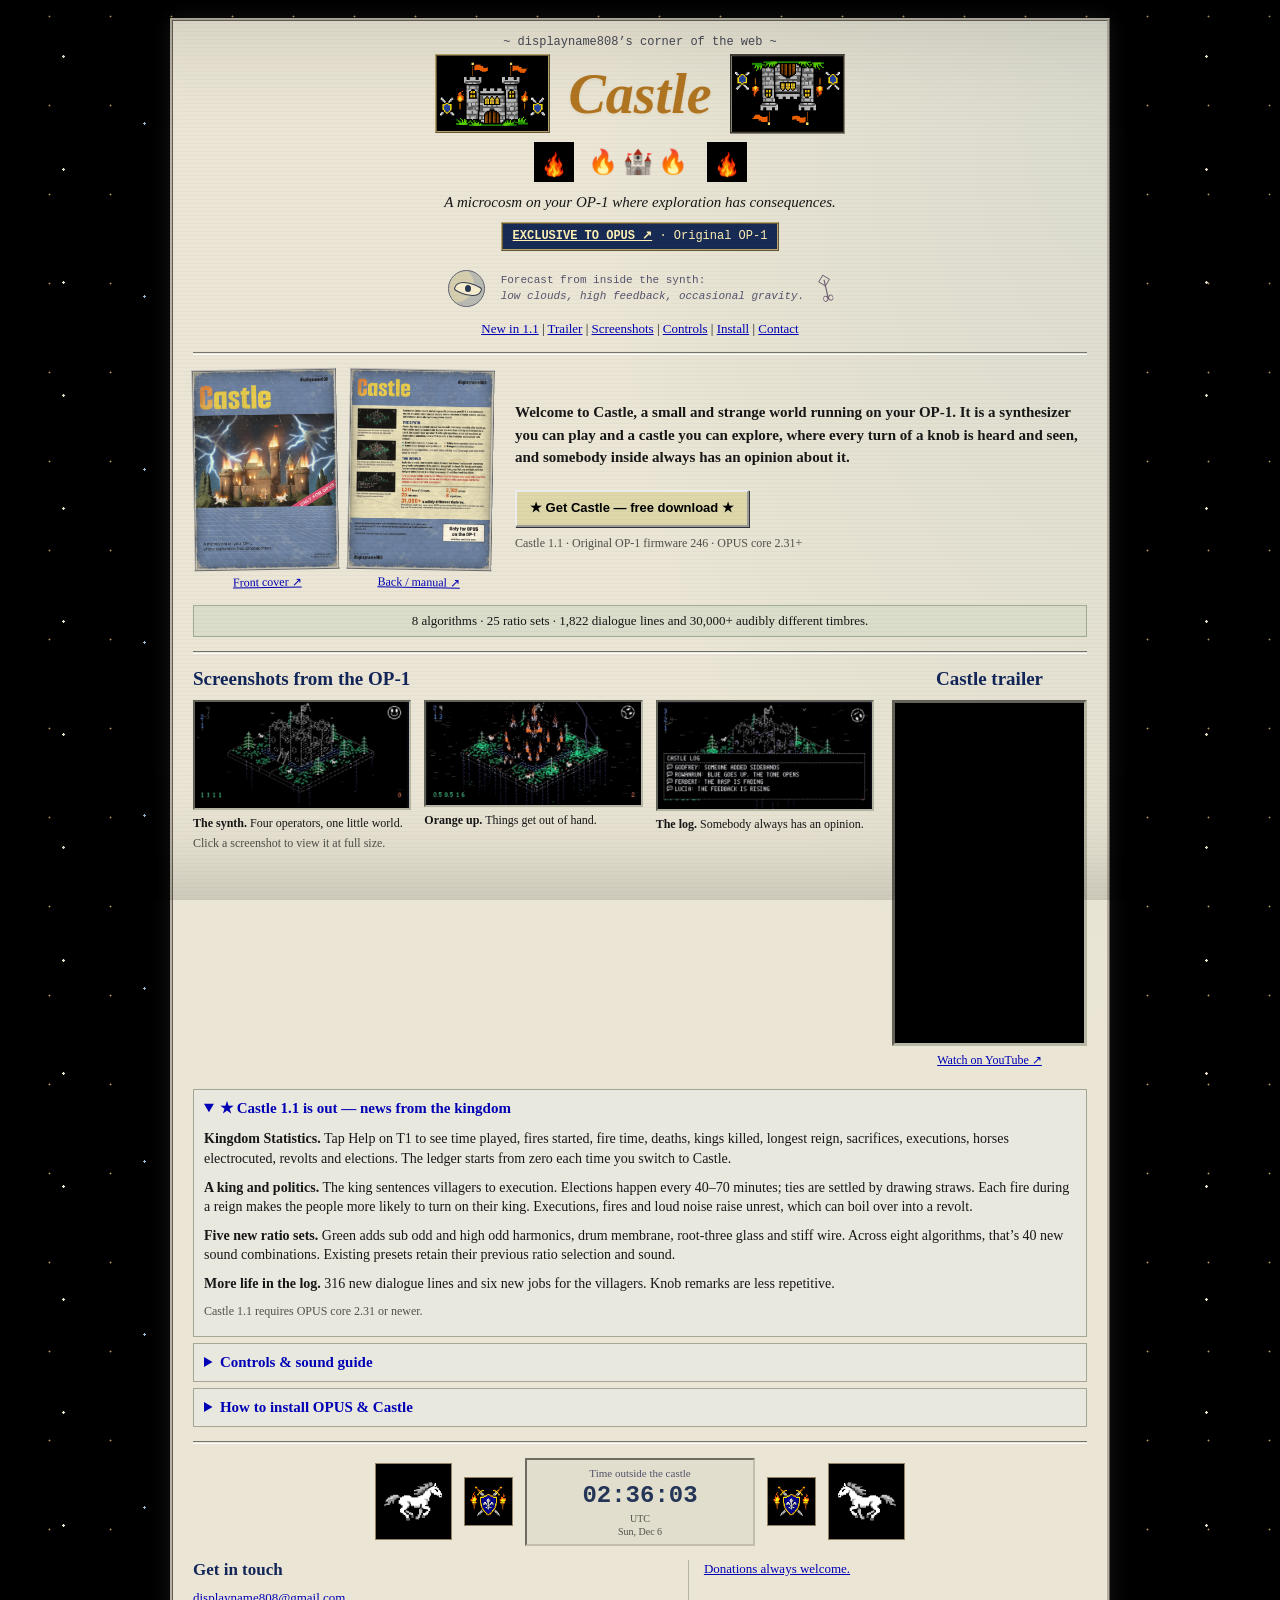
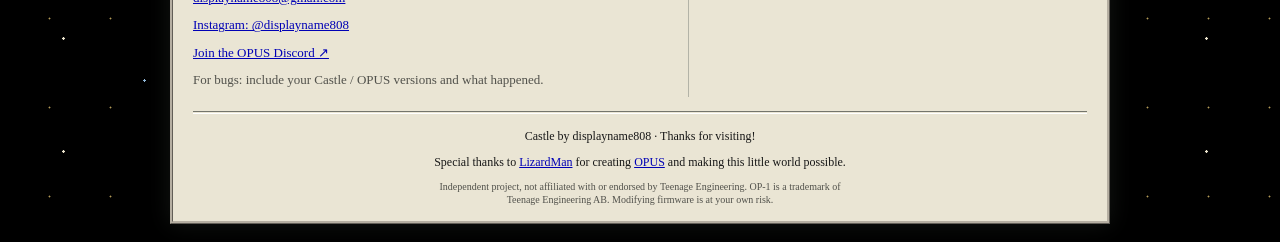
==== castle/index.html @ ef22e75a "Publish Castle 1.1 build and kingdom release notes" ====
<!doctype html>
<html lang="en">
<head>
<meta charset="utf-8">
<meta name="viewport" content="width=device-width,initial-scale=1">
<meta name="theme-color" content="#111735">
<meta name="description" content="Castle: a drone synthesizer and a small, strange world for OPUS on the original OP-1.">
<title>Castle :: displayname808</title>
<link rel="stylesheet" href="geocities.css">
<link rel="stylesheet" href="screenshots.css">
<link rel="stylesheet" href="medieval.css">
<link rel="stylesheet" href="surreal.css">
<link rel="stylesheet" href="night.css">
<link rel="stylesheet" href="crt.css">
<link rel="stylesheet" href="fire.css">
<link rel="stylesheet" href="clock.css">
</head>
<body>
<a class="skip" href="#main">Skip to content</a>
<main class="page" id="main">
<header>
<p class="topline">~ displayname808’s corner of the web ~</p>
<div class="castle-banner"><picture aria-hidden="true"><source media="(prefers-reduced-motion: reduce)" srcset="assets/castle-flags-still.png"><img src="assets/castle-flags.gif" width="184" height="125" alt=""></picture><h1>Castle</h1><picture aria-hidden="true"><source media="(prefers-reduced-motion: reduce)" srcset="assets/castle-flags-still.png"><img src="assets/castle-flags.gif" width="184" height="125" alt=""></picture></div>
<div class="fire-greeting" aria-hidden="true"><picture><source media="(prefers-reduced-motion: reduce)" srcset="assets/fire-still.png"><img src="assets/fire.gif" width="64" height="64" alt=""></picture><span>🔥🏰🔥</span><picture><source media="(prefers-reduced-motion: reduce)" srcset="assets/fire-still.png"><img src="assets/fire.gif" width="64" height="64" alt=""></picture></div>
<p class="tagline">A microcosm on your OP-1 where exploration has consequences.</p>
<p class="opus-exclusive"><a href="https://opus-op1.pages.dev/" target="_blank" rel="noopener noreferrer" style="color:inherit"><strong>EXCLUSIVE TO OPUS ↗</strong></a> · Original OP-1</p>
<div class="strange-weather"><span class="watching-moon" aria-hidden="true"><i></i></span><p>Forecast from inside the synth:<br><em>low clouds, high feedback, occasional gravity.</em></p><span class="wandering-sigil" aria-hidden="true">◇<br>│<br>∞</span></div>
<nav aria-label="Page navigation"><a href="#release">New in 1.1</a> | <a href="#trailer">Trailer</a> | <a href="#screenshots">Screenshots</a> | <a href="#controls">Controls</a> | <a href="#install">Install</a> | <a href="#contact">Contact</a></nav>
</header>
<hr>
<section class="welcome" aria-labelledby="welcome-title">
<div class="artwork">
<a href="assets/castle-front.jpg" target="_blank" rel="noopener noreferrer"><img src="assets/castle-front.jpg" width="914" height="1280" alt="Castle front artwork: burning castle and lightning under a yellow title"><span>Front cover ↗</span></a>
<a href="assets/castle-back.jpg" target="_blank" rel="noopener noreferrer"><img src="assets/castle-back.jpg" width="914" height="1280" alt="Castle back artwork: manual, OP-1 screenshots and specifications"><span>Back / manual ↗</span></a>
</div>
<div class="welcome-copy">
<p id="welcome-title"><strong>Welcome to Castle, a small and strange world running on your OP-1. It is a synthesizer you can play and a castle you can explore, where every turn of a knob is heard and seen, and somebody inside always has an opinion about it.</strong></p>
<button class="download-main retro-button" type="button" data-open-download aria-haspopup="dialog" aria-controls="download-dialog">★ Get Castle — free download ★</button>
<noscript><p><a href="downloads/castle.opmod" download>Download Castle free</a></p></noscript>
<p class="small">Castle 1.1 · Original OP-1 firmware 246 · OPUS core 2.31+</p>
</div>
</section>
<p class="specs">8 algorithms · 25 ratio sets · 1,822 dialogue lines and 30,000+ audibly different timbres.</p>
<hr>
<div class="media-row"><section id="screenshots" aria-labelledby="screens-title">
<h2 id="screens-title">Screenshots from the OP-1</h2>
<div class="screen-grid">
<figure><a class="screenshot" href="assets/castle-peace.jpg" target="_blank" rel="noopener noreferrer" aria-label="Open peaceful Castle screenshot at full size"><img src="assets/castle-peace.jpg" width="1057" height="526" loading="lazy" alt="Dotted isometric Castle at peace, with green trees, horses, a smiling face and zero deaths"></a><figcaption><b>The synth.</b> Four operators, one little world.</figcaption></figure>
<figure><a class="screenshot" href="assets/castle-fire.jpg" target="_blank" rel="noopener noreferrer" aria-label="Open burning Castle screenshot at full size"><img src="assets/castle-fire.jpg" width="1059" height="510" loading="lazy" alt="Castle burning with orange flames, lightning, static and a red death toll"></a><figcaption><b>Orange up.</b> Things get out of hand.</figcaption></figure>
<figure><a class="screenshot" href="assets/castle-log.jpg" target="_blank" rel="noopener noreferrer" aria-label="Open Castle log screenshot at full size"><img src="assets/castle-log.jpg" width="1057" height="528" loading="lazy" alt="Castle log showing villagers commenting on sidebands, tone, rasp and feedback"></a><figcaption><b>The log.</b> Somebody always has an opinion.</figcaption></figure>
</div>
<p class="small">Click a screenshot to view it at full size.</p>
</section>
<section class="trailer" id="trailer" aria-labelledby="trailer-title">
<h2 id="trailer-title">Castle trailer</h2>
<iframe src="https://www.youtube-nocookie.com/embed/wO64MH7UQ24" title="Castle plugin trailer on YouTube" width="189" height="336" loading="lazy" referrerpolicy="strict-origin-when-cross-origin" allow="accelerometer; autoplay; clipboard-write; encrypted-media; gyroscope; picture-in-picture; web-share" allowfullscreen></iframe>
<p class="small"><a href="https://www.youtube.com/shorts/wO64MH7UQ24" target="_blank" rel="noopener noreferrer">Watch on YouTube ↗</a></p>
</section></div>
<div class="manual">
<details id="release" open>
<summary>★ Castle 1.1 is out — news from the kingdom</summary>
<p><b>Kingdom Statistics.</b> Tap Help on T1 to see time played, fires started, fire time, deaths, kings killed, longest reign, sacrifices, executions, horses electrocuted, revolts and elections. The ledger starts from zero each time you switch to Castle.</p>
<p><b>A king and politics.</b> The king sentences villagers to execution. Elections happen every 40–70 minutes; ties are settled by drawing straws. Each fire during a reign makes the people more likely to turn on their king. Executions, fires and loud noise raise unrest, which can boil over into a revolt.</p>
<p><b>Five new ratio sets.</b> Green adds sub odd and high odd harmonics, drum membrane, root-three glass and stiff wire. Across eight algorithms, that’s 40 new sound combinations. Existing presets retain their previous ratio selection and sound.</p>
<p><b>More life in the log.</b> 316 new dialogue lines and six new jobs for the villagers. Knob remarks are less repetitive.</p>
<p class="small">Castle 1.1 requires OPUS core 2.31 or newer.</p>
</details>
<details id="controls">
<summary>Controls &amp; sound guide</summary>
<p>Four-operator FM, a sine sub an octave below, saturation, noise with drop-outs, ring modulation and sample-rate reduction.</p>
<div class="table-wrap"><table><caption>T1 — turn an encoder, or hold shift and turn</caption><thead><tr><th scope="col">Knob</th><th scope="col">Turn</th><th scope="col">Shift + turn</th></tr></thead><tbody>
<tr><th scope="row"><i class="dot blue"></i>Blue</th><td>FM: fade operators 2, 3 and 4 into operator 1</td><td>Eight algorithms</td></tr>
<tr><th scope="row"><i class="dot green"></i>Green</th><td>25 operator ratio sets (20 in presets made before 1.1)</td><td>Pitch modulation, up to 4 Hz / one semitone</td></tr>
<tr><th scope="row"><i class="dot white"></i>White</th><td>Operator 4 feedback</td><td>Noise / mild sample-rate reduction</td></tr>
<tr><th scope="row"><i class="dot orange"></i>Orange</th><td>Saturation (and fire)</td><td>Ring modulation / kaleidoscope moat</td></tr>
</tbody></table></div>
<p><b>Tap Help (FN) on T1:</b> show / hide Kingdom Statistics.</p>
<p><b>White push:</b> show / hide the log. <b>Orange push:</b> drone mode on / off. With drone mode off, notes fade for three seconds after release.</p>
<p class="small">Castle shapes its own level; ADSR and velocity do not affect it. T2 lists controls. T4 LFOs can animate the main knobs, algorithm, ring modulator and reducer.</p>
</details>
<details id="install">
<summary>How to install OPUS &amp; Castle</summary>
<p><b>First, OPUS:</b></p>
<ol><li>Visit the <a href="https://opus-op1.pages.dev/" target="_blank" rel="noopener noreferrer">official OPUS website</a> and download OPUS.</li><li>Back up your OP-1 and follow the current installation guide there.</li><li>Check that OPUS core is 2.31 or newer. Castle is for the original OP-1, firmware 246.</li></ol>
<p><b>Then, Castle:</b></p>
<ol><li>Use “Get Castle” above to download <code>castle.opmod</code>.</li><li>Enter Disk Mode. Copy the file into the OP-1’s <code>mods</code> folder.</li><li>Eject safely and restart. Check Castle says “loaded” in the mods list.</li><li>Select Castle as your synth engine and play a key.</li></ol>
<p class="small">All names and dialogue are built in. No extra text files are needed.</p>
</details>
</div>
<hr>
<div class="medieval-parade"><picture class="horse"><source media="(prefers-reduced-motion: reduce)" srcset="assets/horse-still.png"><img src="assets/horse.gif" width="110" height="110" alt="" loading="lazy"></picture><picture class="shield"><source media="(prefers-reduced-motion: reduce)" srcset="assets/shield-torches-still.png"><img src="assets/shield-torches.gif" width="76" height="76" alt="" loading="lazy"></picture><section class="castle-clock" aria-label="Local clock"><div class="clock-time"><span class="clock-label">Time outside the castle</span><time id="local-clock">--:--:--</time><span id="clock-zone" class="small">Your local time</span><span id="clock-date" class="small"></span></div></section><picture class="shield"><source media="(prefers-reduced-motion: reduce)" srcset="assets/shield-torches-still.png"><img src="assets/shield-torches.gif" width="76" height="76" alt="" loading="lazy"></picture><picture class="horse mirrored"><source media="(prefers-reduced-motion: reduce)" srcset="assets/horse-still.png"><img src="assets/horse.gif" width="110" height="110" alt="" loading="lazy"></picture></div>
<div class="community">
<section id="contact"><h2>Get in touch</h2><p><a href="mailto:displayname808@gmail.com">displayname808@gmail.com</a></p><p><a href="https://www.instagram.com/displayname808/" target="_blank" rel="noopener noreferrer">Instagram: @displayname808</a></p><p><a href="https://discord.com/invite/CW2MngTU3Z" target="_blank" rel="noopener noreferrer">Join the OPUS Discord ↗</a></p><p class="small">For bugs: include your Castle / OPUS versions and what happened.</p></section>
<section id="donate" aria-label="Donations"><p><a href="https://ko-fi.com/displayname808" target="_blank" rel="noopener noreferrer">Donations always welcome.</a></p></section>
</div>
<footer><hr><p>Castle by displayname808 · Thanks for visiting!</p><p>Special thanks to <a href="https://github.com/LizardMan245" target="_blank" rel="noopener noreferrer">LizardMan</a> for creating <a href="https://opus-op1.pages.dev/" target="_blank" rel="noopener noreferrer">OPUS</a> and making this little world possible.</p><p class="small">Independent project, not affiliated with or endorsed by Teenage Engineering. OP-1 is a trademark of Teenage Engineering AB. Modifying firmware is at your own risk.</p></footer>
</main>
<dialog class="download-dialog" id="download-dialog" aria-labelledby="download-title">
<div class="window-bar"><span id="download-title">Castle — download</span><button type="button" data-close aria-label="Close download dialog">×</button></div>
<div class="dialog-content"><div class="dialog-intro"><span class="disk-icon" aria-hidden="true">▣</span><div><p>The same Castle, either way.</p></div></div>
<div class="download-choices"><a class="retro-button" href="downloads/castle.opmod" download>Free download</a><a class="retro-button" href="https://ko-fi.com/displayname808" target="_blank" rel="noopener noreferrer" data-donate-choice>Free + donation ♥</a></div>
<p class="small">Original OP-1 · OPUS core 2.31 or newer.</p>
<div id="donation-note" class="donation-note" tabindex="-1" hidden><p>Thank you! Ko-fi opens in a new tab. You can download Castle here whenever you’re ready.</p><a class="retro-button" href="downloads/castle.opmod" download>Download Castle</a></div>
</div></dialog>
<script src="download.js" defer></script>
<script src="clock.js" defer></script>
</body></html>
---- castle/geocities.css ----
*{box-sizing:border-box}html{scroll-behavior:smooth}body{margin:0;padding:18px 10px;background-color:#111735;background-image:radial-gradient(#e0d7ae 1px,transparent 1px),radial-gradient(#586184 1px,transparent 1px);background-size:87px 73px,43px 61px;background-position:0 0,19px 25px;color:#171717;font:15px/1.4 'Times New Roman',serif}
.opus-exclusive{display:inline-block;margin:0 0 9px;padding:4px 10px;background:#172b54;color:#fff0b5;border:2px ridge #b7a46b;font:12px/1.4 'Courier New',monospace}
.media-row{display:grid;grid-template-columns:minmax(0,1fr) 195px;gap:18px;align-items:start}.trailer{text-align:center}.trailer iframe{display:block;width:100%;height:auto;aspect-ratio:9/16;border:3px inset #b7b7a5;background:#000;margin-bottom:6px}@media(max-width:650px){.media-row{grid-template-columns:1fr}.trailer{width:min(210px,100%);margin:0 auto 10px}}
a{color:#0000b5}a:visited{color:#632780}a:hover{color:#bd3120}a:focus-visible,button:focus-visible,summary:focus-visible{outline:2px dotted #000;outline-offset:3px}img{max-width:100%;height:auto;display:block}p{margin:0 0 9px}h1,h2{margin:0 0 9px}h2{font:bold 19px/1.2 'Times New Roman',serif;color:#132659}hr{height:3px;border:0;border-top:1px solid #74756c;border-bottom:1px solid #fff;margin:14px 0}.page{max-width:940px;margin:auto;background:#f0eddc;border:3px ridge #c8c8bb;padding:14px 20px;box-shadow:5px 5px 0 #0006}header{text-align:center}.topline{font:12px 'Courier New',monospace;color:#474854;margin:0}h1{font:bold 56px/1 Georgia,serif;color:#b27622;text-shadow:2px 2px #e4c755;margin:5px 0 7px}.tagline{font-style:italic;margin-bottom:9px}nav{font-size:13px}.welcome{display:grid;grid-template-columns:300px 1fr;gap:22px;align-items:center}.artwork{display:grid;grid-template-columns:1fr 1fr;gap:10px;text-align:center;font-size:12px}.artwork img{width:100%;border:2px ridge #bbb}.artwork span{display:block;margin-top:4px}.welcome-copy p{margin-bottom:9px}.retro-button{display:inline-block;background:#c0c0c0;color:#000!important;border:2px outset #eee;border-radius:0;box-shadow:1px 1px #333;padding:8px 13px;font:13px/1.3 Arial,sans-serif;text-decoration:none;text-align:center;cursor:pointer}.retro-button:hover{background:#d3d3d3}.retro-button:active{border-style:inset;box-shadow:none}.download-main{font-weight:bold;background:#ddd7aa;margin:3px 0 8px}.small{font-size:12px;line-height:1.35;color:#51514b}.specs{text-align:center;background:#d9ddca;border:1px solid #a3aa92;padding:6px;margin:13px 0 7px;font-size:13px}.specs strong{color:#8e3e26}.timbres{text-align:center;font-size:14px}.timbres .small{display:block;margin-top:2px}
.screen-grid{display:grid;grid-template-columns:repeat(3,1fr);gap:13px}.screen-grid figure{margin:0}.screen-window{display:block;position:relative;aspect-ratio:250/128;overflow:hidden;border:2px inset #b7b7a5;background:#080b09}.screen-window img{position:absolute;width:365.6%;max-width:none;height:auto;left:-17.2%;top:-195.3125%}.screen-window.fire img{top:-355.46875%}.screen-window.log img{top:-517.1875%}figcaption{font-size:12px;margin:5px 0 3px}.manual{margin-top:12px}details{border:1px solid #a6a698;background:#e9e8de;margin:6px 0;padding:8px 10px}summary{color:#0000b5;cursor:pointer;font-weight:bold}details[open] summary{margin-bottom:10px}details p,details ol{font-size:14px}ol{padding-left:22px;margin:5px 0 10px}li{margin:3px 0}code{font:12px 'Courier New',monospace}.table-wrap{overflow-x:auto}table{width:100%;border-collapse:collapse;font-size:13px;margin-bottom:9px}caption{text-align:left;font-style:italic;font-size:12px;margin:0 0 5px}td,th{border:1px solid #a3a397;padding:5px 7px;text-align:left;vertical-align:top}thead{background:#cbd2dc}th[scope=row]{white-space:nowrap;background:#e2e2d8}.dot{display:inline-block;width:9px;height:9px;border:1px solid #333;margin-right:5px}.blue{background:#398be5}.green{background:#61b95f}.white{background:#fff}.orange{background:#ef9037}.community{display:grid;grid-template-columns:1fr 1.15fr .8fr;gap:16px}.community section+section{border-left:1px solid #b3b3a7;padding-left:15px}.community h2{font-size:17px}.community p{font-size:13px}.community a{overflow-wrap:anywhere}footer{text-align:center;font-size:12px}footer .small{font-size:10px;max-width:85ch;margin:0 auto}.skip{position:absolute;top:-100px;background:#fff;padding:10px}.skip:focus{top:5px}
.download-dialog{width:min(470px,calc(100% - 24px));padding:3px;border:3px outset #eee;border-radius:0;background:#c0c0c0;color:#000;box-shadow:6px 7px 0 #0005;font:13px/1.4 Arial,sans-serif;max-height:calc(100dvh - 25px);overflow:auto}.download-dialog::backdrop{background:#0008}.window-bar{background:linear-gradient(90deg,#000080,#2869a1);color:#fff;display:flex;justify-content:space-between;align-items:center;padding:3px 4px 3px 6px;font:bold 13px Arial,sans-serif}.window-bar button{background:#c0c0c0;color:#000;border:2px outset #eee;border-radius:0;width:22px;height:21px;padding:0;cursor:pointer;font:bold 18px/16px Arial,sans-serif}.dialog-content{padding:18px 15px 12px}.dialog-intro{display:flex;gap:15px;align-items:center;margin-bottom:13px}.disk-icon{font:48px/1 monospace;color:#000080;text-shadow:2px 2px #fff}.dialog-intro h2{font:bold 18px Arial,sans-serif;color:#000;margin-bottom:6px}.dialog-intro p{margin:0}.download-choices{display:flex;gap:12px;justify-content:center;margin:18px 0}.download-choices .retro-button{flex:1}.dialog-content>.small{text-align:center;font-size:11px}.donation-note{border:2px inset #eee;background:#e1e1d5;padding:10px;margin-top:15px}.donation-note[hidden]{display:none}
@media(max-width:650px){body{padding:8px 5px}.page{padding:12px}.welcome{grid-template-columns:1fr;gap:16px}.artwork{width:min(310px,100%);margin:auto}h1{font-size:48px}.community{grid-template-columns:1fr;gap:10px}.community section+section{padding:10px 0 0;border-left:0;border-top:1px solid #b3b3a7}.screen-grid{gap:8px}figcaption{font-size:11px}.screen-grid figure b{display:block}.download-choices{flex-direction:column}table{min-width:470px}nav{line-height:1.8}}@media(prefers-reduced-motion:reduce){html{scroll-behavior:auto}}
---- castle/screenshots.css ----
.screenshot{display:block;border:2px inset #b7b7a5;background:#000}
.screenshot img{display:block;position:static;width:100%;height:auto;max-width:100%}
---- castle/medieval.css ----
.castle-banner{display:flex;align-items:center;justify-content:center;gap:18px;margin:5px auto 8px}
.castle-banner picture{display:block;width:115px;flex:0 0 115px;background:#000;border:2px ridge #b7a46b}
.castle-banner img{display:block;width:100%;height:auto;image-rendering:auto}
.castle-banner h1{margin:0}
.medieval-divider{text-align:center;color:#87702a;font-size:18px;line-height:1;margin:13px 0}
@media(max-width:500px){.castle-banner{gap:9px}.castle-banner picture{width:65px;flex-basis:65px}.castle-banner h1{font-size:40px}}
---- castle/surreal.css ----
/* A few impossible details in a small personal homepage. */
body{background-color:#10152f;background-image:radial-gradient(ellipse at 20% 20%,#51414744,transparent 40%),radial-gradient(#e0d7ae 1px,transparent 1px),radial-gradient(#586184 1px,transparent 1px);background-size:auto,87px 73px,43px 61px}
.page{background-color:#eae5d4;background-image:radial-gradient(ellipse at 100% 5%,#a1b5b933,transparent 38%);border-color:#b6afa2}
.castle-banner{position:relative}
.castle-banner picture:last-child{transform:rotate(180deg);border-color:#8b8372}
.castle-banner h1{font-style:italic;text-shadow:2px 2px #e4c755,5px 5px #526c7b33}
.strange-weather{display:flex;align-items:center;justify-content:center;gap:16px;margin:6px auto 10px;max-width:500px;min-height:44px}
.strange-weather p{font:11px/1.5 'Courier New',monospace;text-align:left;margin:0;color:#55536c}
.watching-moon{position:relative;display:block;width:37px;height:37px;border:1px solid #626477;border-radius:50%;background:#d4ceaf;box-shadow:inset -10px -4px #909db766;flex:0 0 37px}
.watching-moon:before{content:'';position:absolute;width:24px;height:12px;left:6px;top:11px;border:1px solid #3a4154;border-radius:70% 15% 70% 15%;transform:rotate(25deg);background:#f5edcd}
.watching-moon i{position:absolute;left:16px;top:14px;width:6px;height:7px;border-radius:50%;background:#283751}
.wandering-sigil{font:16px/9px Georgia,serif;color:#6b596f;transform:rotate(-13deg);animation:drift 7s ease-in-out infinite}
.artwork a:nth-child(2){transform:rotate(1deg)}.artwork a:first-child{transform:rotate(-1deg)}
.medieval-divider{font-size:15px;letter-spacing:6px;color:#726175}
.community{grid-template-columns:1.2fr 1fr}
@keyframes drift{0%,100%{transform:translateY(0) rotate(-13deg)}50%{transform:translateY(-5px) rotate(4deg)}}
@media(max-width:650px){.community{grid-template-columns:1fr}.strange-weather{gap:10px}.strange-weather p{font-size:10px}}
@media(prefers-reduced-motion:reduce){.wandering-sigil{animation:none}}
---- castle/night.css ----
body{background-color:#000;background-image:radial-gradient(circle,#eee6cf 0 1px,transparent 1.5px),radial-gradient(circle,#91b8d9 0 1px,transparent 1.4px),radial-gradient(circle,#b49b56 0 .7px,transparent 1.2px);background-size:127px 113px,191px 173px,61px 89px;background-position:0 0,49px 37px,19px 61px}
.page{position:relative;z-index:1}
.medieval-parade{display:flex;align-items:center;justify-content:center;gap:12px;margin:8px 0 14px;min-height:60px}
.medieval-parade picture{display:block;flex:none;background:#000;border:1px solid #938164}
.medieval-parade img{display:block;image-rendering:auto;width:100%;height:auto}
.medieval-parade .horse{width:77px}.medieval-parade .shield{width:49px}
.medieval-parade .mirrored{transform:scaleX(-1)}
.medieval-parade span{font:11px 'Courier New',monospace;color:#695873;text-align:center}
@media(max-width:650px){.medieval-parade{gap:7px}.medieval-parade .horse{width:58px}.medieval-parade .shield{width:38px}.medieval-parade span{font-size:9px}}
@media(max-width:390px){.medieval-parade .shield{display:none}}
---- castle/crt.css ----
/* Soft scanlines and CRT drift without the pixel-grid phosphor mask. */
body:after{content:'';position:fixed;inset:0;z-index:999;pointer-events:none;background:repeating-linear-gradient(0deg,#0000000c 0,transparent 1px 4px);box-shadow:inset 0 0 130px #0003}
body:before{content:'';position:fixed;inset:0;z-index:998;pointer-events:none;background:linear-gradient(transparent 0 43%,#00000008 46%,#d9eedc12 49%,#00000013 52%,transparent 57%);background-size:100% 220%;animation:crt-sync 16s linear infinite}
.page{box-shadow:0 0 22px #b9d3b91a,5px 5px 0 #0006;transform-origin:50% 35%;animation:crt-warp 11s linear infinite}
.page header h1{text-shadow:0 1px 3px #b59a5433}
.download-dialog{background-image:none}
/* Keep the native dialog top layer free of transformed CRT/compositor layers. */
html.download-open body:before,html.download-open body:after{display:none}
html.download-open .page{animation:none;transform:none;perspective:none;filter:none}
html.download-open .wandering-sigil{animation:none}
.download-dialog{position:fixed;inset:0;margin:auto;transform:none;filter:none;perspective:none;isolation:isolate;max-width:calc(100vw - 24px);max-height:calc(100dvh - 24px)}
.download-dialog::backdrop{position:fixed;inset:0;background:rgba(0,0,0,.5);animation:none;transform:none}
.download-dialog .dialog-content,.download-dialog .window-bar{position:relative;transform:none;opacity:1;visibility:visible}
.download-dialog .window-bar{min-height:28px}
.download-dialog .download-choices{display:grid;grid-template-columns:minmax(0,1fr) minmax(0,1fr)}
.download-dialog .retro-button{min-width:0;white-space:normal}
@media(max-width:420px){.download-dialog .download-choices{grid-template-columns:minmax(0,1fr)}}
#welcome-title{line-height:1.5;margin-bottom:18px}
@keyframes crt-sync{from{background-position:0 150%}to{background-position:0 -150%}}
@keyframes crt-warp{0%,28%,31%,73%,76%,100%{transform:perspective(1800px) rotateY(.12deg) skewX(0deg)}29%{transform:perspective(1800px) rotateY(-.12deg) skewX(.1deg) translateX(.6px)}30%{transform:perspective(1800px) rotateY(.12deg) skewX(-.08deg) translateX(-.5px)}74%{transform:perspective(1800px) rotateY(-.1deg) skewX(-.09deg) translateX(-.7px)}75%{transform:perspective(1800px) rotateY(.1deg) skewX(.08deg) translateX(.4px)}}
@media(prefers-reduced-motion:reduce){.page{animation:none;transform:none}body:before{animation:none;background:none}}
@media(forced-colors:active){body:after,body:before{display:none}.page{animation:none;transform:none}.download-dialog{background-image:none}}
---- castle/fire.css ----
.fire-greeting{display:flex;align-items:center;justify-content:center;gap:14px;margin:3px auto 9px;height:42px}
.fire-greeting picture{display:block;flex:0 0 40px;width:40px;background:#000}
.fire-greeting img{display:block;width:100%;height:auto}
.fire-greeting span{font-size:24px;line-height:1;letter-spacing:5px}
@media(max-width:500px){.fire-greeting{height:34px;gap:10px}.fire-greeting picture{flex-basis:32px;width:32px}.fire-greeting span{font-size:21px}}
---- castle/clock.css ----
.medieval-parade .castle-clock{flex:0 1 230px;min-width:0;max-width:260px;margin:0;border:2px inset #c3bdab;background:#e1decd;padding:7px 10px}
.clock-time{display:flex;flex-direction:column;text-align:center;gap:2px}
.clock-label{font:11px 'Times New Roman',serif;color:#53536a}
.clock-time time{font:700 24px/1.25 'Courier New',monospace;color:#243557;font-variant-numeric:tabular-nums}
.clock-time .small{font-size:10px}
.medieval-parade .clock-time span{font-family:inherit;color:inherit}
.medieval-parade .clock-time .clock-label{font:11px 'Times New Roman',serif;color:#53536a}
.medieval-parade .clock-time .small{font-size:10px;color:#51514b;overflow-wrap:anywhere}
@media(max-width:500px){.medieval-parade .castle-clock{padding:5px;flex-basis:190px}.clock-time time{font-size:19px}.medieval-parade .clock-time .clock-label{font-size:10px}.medieval-parade .clock-time .small{font-size:9px}}
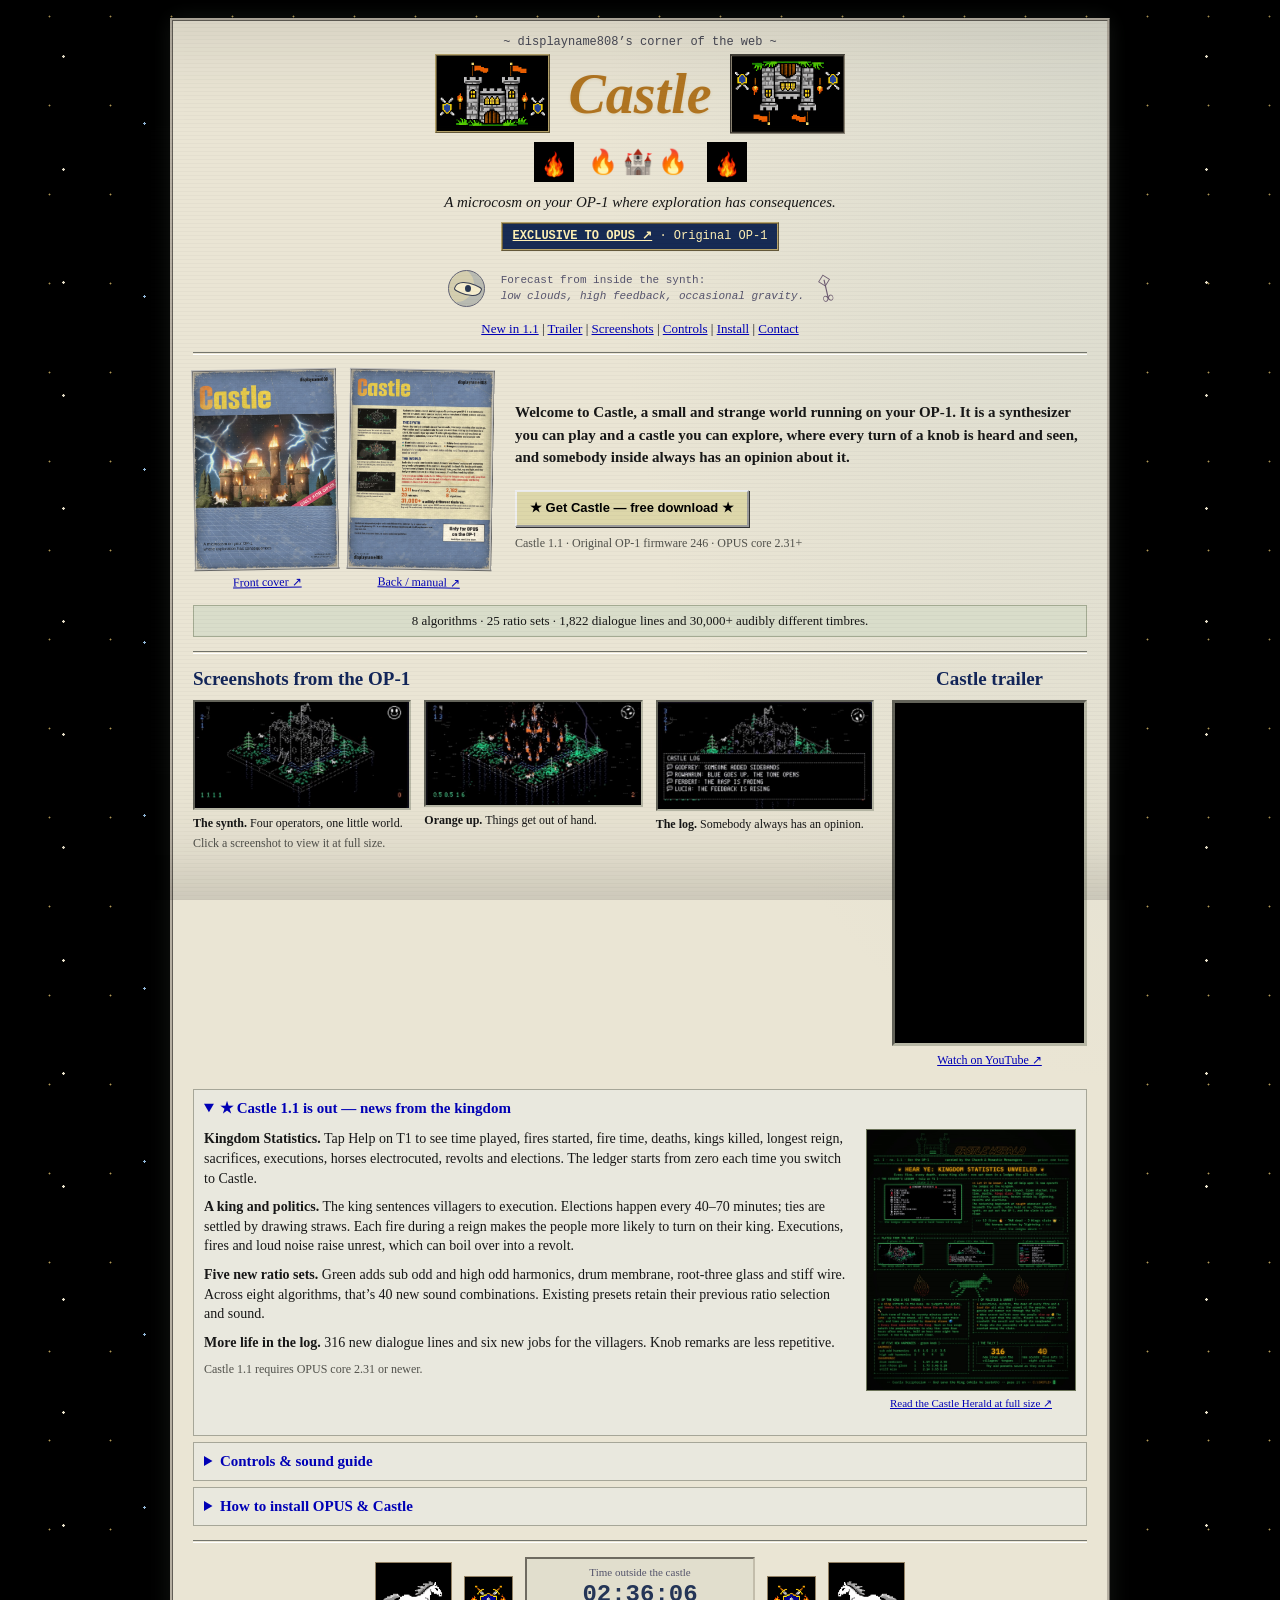
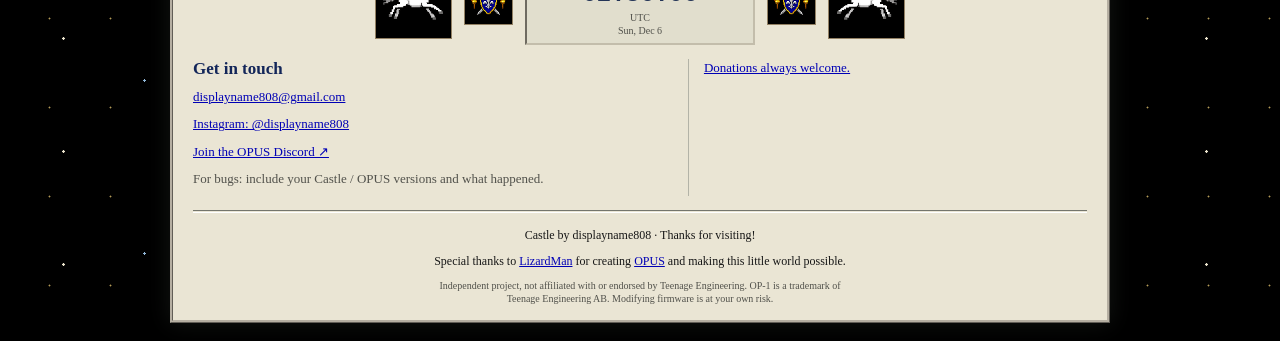
==== commit c21a4841: "Add Castle Herald artwork to 1.1 release section" ====
--- a/castle/index.html
+++ b/castle/index.html
@@ -14,6 +14,7 @@
 <link rel="stylesheet" href="crt.css">
 <link rel="stylesheet" href="fire.css">
 <link rel="stylesheet" href="clock.css">
+<link rel="stylesheet" href="release.css">
 </head>
 <body>
 <a class="skip" href="#main">Skip to content</a>
@@ -59,6 +60,7 @@
 <div class="manual">
 <details id="release" open>
 <summary>★ Castle 1.1 is out — news from the kingdom</summary>
+<figure class="release-art"><a href="assets/image-1794432351564.jpg" target="_blank" rel="noopener noreferrer"><img src="assets/image-1794432351564.jpg" width="1080" height="1350" loading="lazy" alt="Castle Herald 1.1 promotional artwork: Kingdom Statistics ledger, new king and politics, five ratio sets and 316 new dialogue lines"></a><figcaption><a href="assets/image-1794432351564.jpg" target="_blank" rel="noopener noreferrer">Read the Castle Herald at full size ↗</a></figcaption></figure>
 <p><b>Kingdom Statistics.</b> Tap Help on T1 to see time played, fires started, fire time, deaths, kings killed, longest reign, sacrifices, executions, horses electrocuted, revolts and elections. The ledger starts from zero each time you switch to Castle.</p>
 <p><b>A king and politics.</b> The king sentences villagers to execution. Elections happen every 40–70 minutes; ties are settled by drawing straws. Each fire during a reign makes the people more likely to turn on their king. Executions, fires and loud noise raise unrest, which can boil over into a revolt.</p>
 <p><b>Five new ratio sets.</b> Green adds sub odd and high odd harmonics, drum membrane, root-three glass and stiff wire. Across eight algorithms, that’s 40 new sound combinations. Existing presets retain their previous ratio selection and sound.</p>
--- a/castle/release.css
+++ b/castle/release.css
@@ -0,0 +1,5 @@
+.release-art{float:right;width:210px;max-width:42%;margin:0 0 12px 18px}
+.release-art img{display:block;width:100%;height:auto;border:1px solid #6a7258;background:#000}
+.release-art figcaption{font-size:11px;line-height:1.4;text-align:center;margin-top:5px}
+#release:after{content:'';display:block;clear:both}
+@media(max-width:500px){.release-art{float:none;width:220px;max-width:100%;margin:0 auto 15px}}
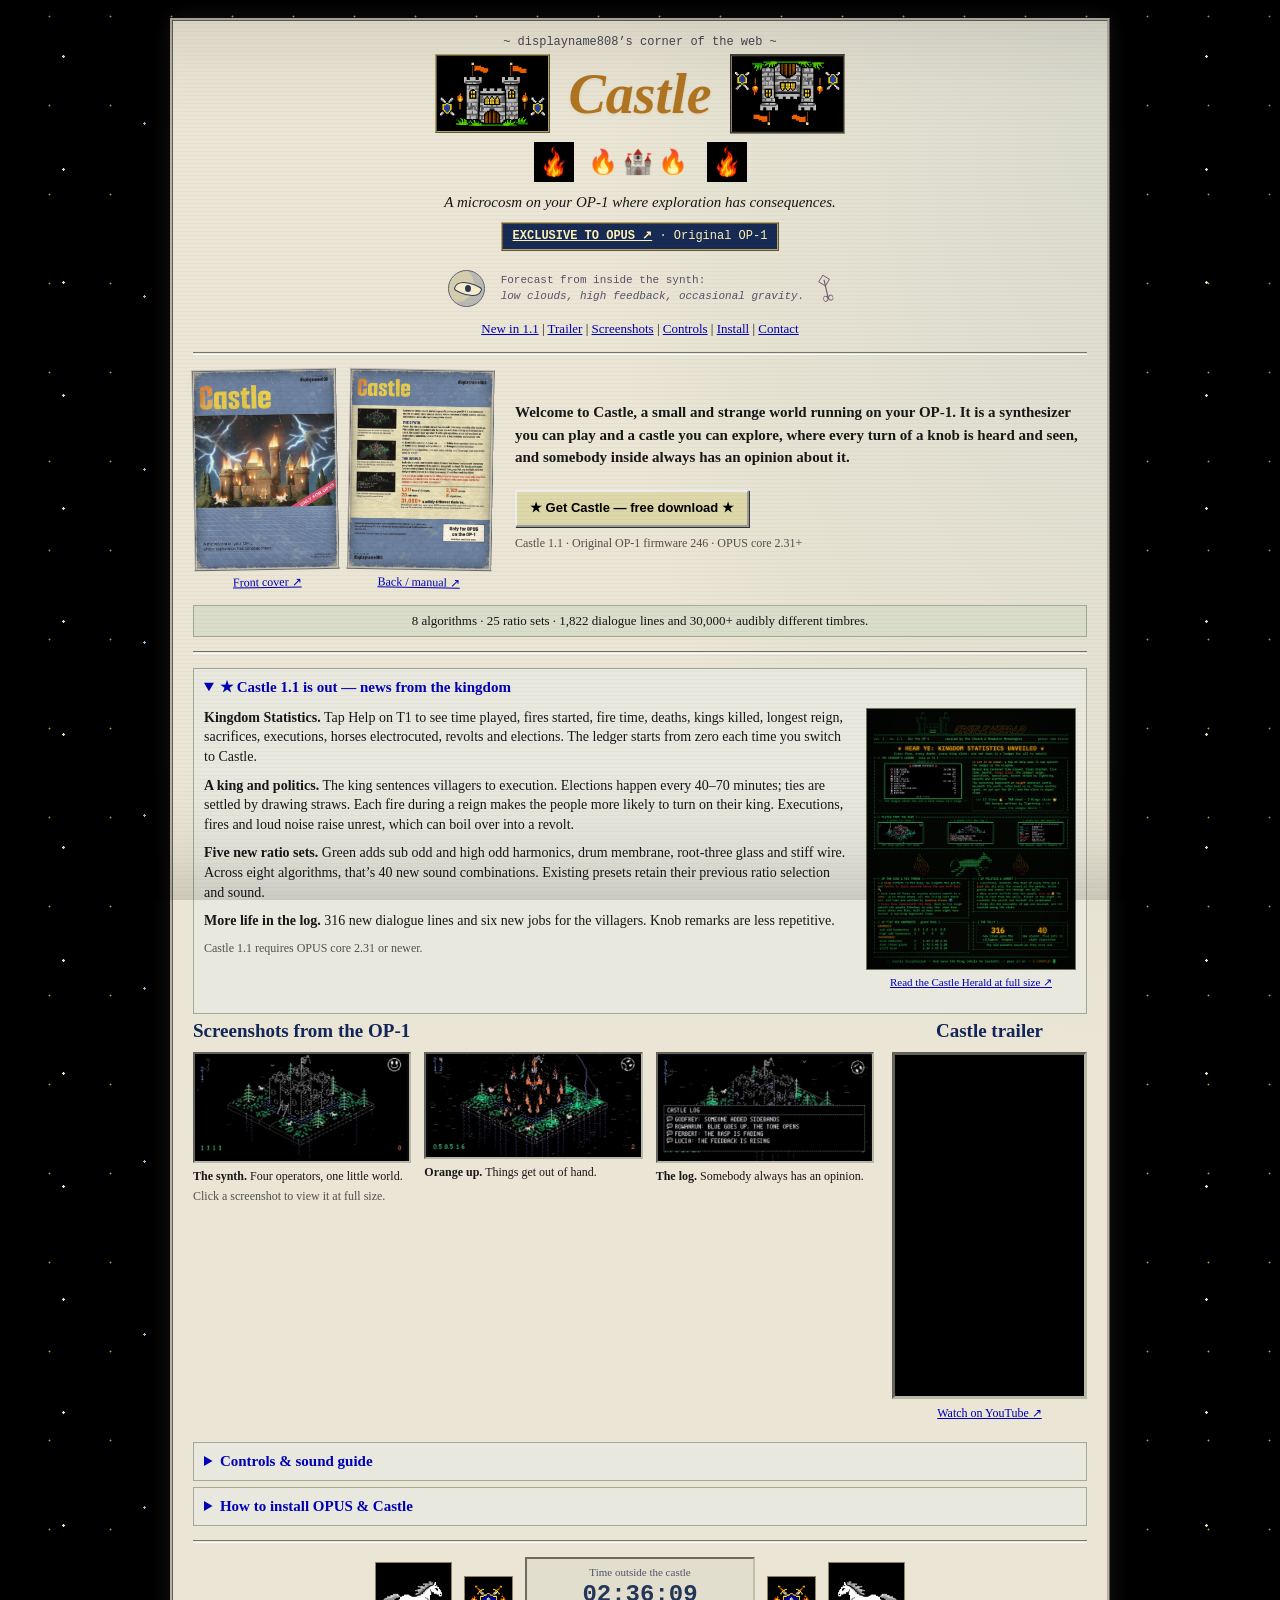
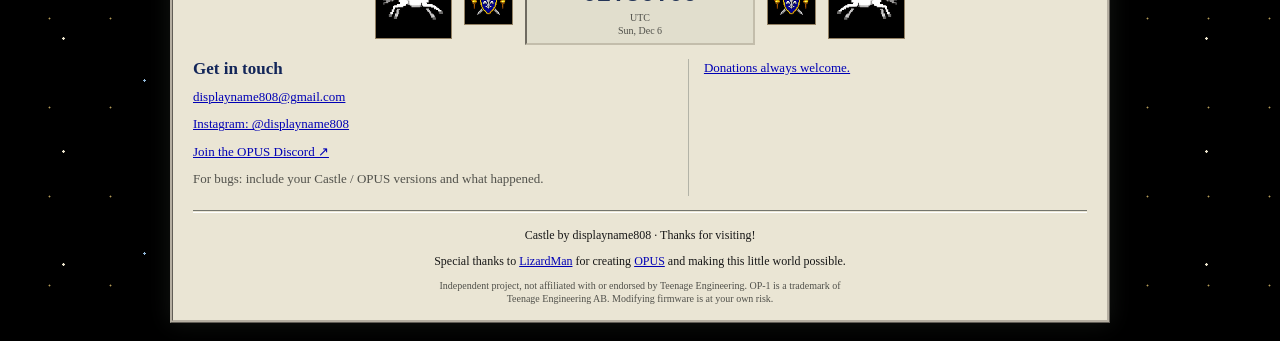
==== commit a357d705: "Move Castle 1.1 news above screenshots" ====
--- a/castle/index.html
+++ b/castle/index.html
@@ -43,6 +43,15 @@
 </section>
 <p class="specs">8 algorithms · 25 ratio sets · 1,822 dialogue lines and 30,000+ audibly different timbres.</p>
 <hr>
+<details id="release" open>
+<summary>★ Castle 1.1 is out — news from the kingdom</summary>
+<figure class="release-art"><a href="assets/image-1794432351564.jpg" target="_blank" rel="noopener noreferrer"><img src="assets/image-1794432351564.jpg" width="1080" height="1350" loading="lazy" alt="Castle Herald 1.1 promotional artwork: Kingdom Statistics ledger, new king and politics, five ratio sets and 316 new dialogue lines"></a><figcaption><a href="assets/image-1794432351564.jpg" target="_blank" rel="noopener noreferrer">Read the Castle Herald at full size ↗</a></figcaption></figure>
+<p><b>Kingdom Statistics.</b> Tap Help on T1 to see time played, fires started, fire time, deaths, kings killed, longest reign, sacrifices, executions, horses electrocuted, revolts and elections. The ledger starts from zero each time you switch to Castle.</p>
+<p><b>A king and politics.</b> The king sentences villagers to execution. Elections happen every 40–70 minutes; ties are settled by drawing straws. Each fire during a reign makes the people more likely to turn on their king. Executions, fires and loud noise raise unrest, which can boil over into a revolt.</p>
+<p><b>Five new ratio sets.</b> Green adds sub odd and high odd harmonics, drum membrane, root-three glass and stiff wire. Across eight algorithms, that’s 40 new sound combinations. Existing presets retain their previous ratio selection and sound.</p>
+<p><b>More life in the log.</b> 316 new dialogue lines and six new jobs for the villagers. Knob remarks are less repetitive.</p>
+<p class="small">Castle 1.1 requires OPUS core 2.31 or newer.</p>
+</details>
 <div class="media-row"><section id="screenshots" aria-labelledby="screens-title">
 <h2 id="screens-title">Screenshots from the OP-1</h2>
 <div class="screen-grid">
@@ -58,15 +67,6 @@
 <p class="small"><a href="https://www.youtube.com/shorts/wO64MH7UQ24" target="_blank" rel="noopener noreferrer">Watch on YouTube ↗</a></p>
 </section></div>
 <div class="manual">
-<details id="release" open>
-<summary>★ Castle 1.1 is out — news from the kingdom</summary>
-<figure class="release-art"><a href="assets/image-1794432351564.jpg" target="_blank" rel="noopener noreferrer"><img src="assets/image-1794432351564.jpg" width="1080" height="1350" loading="lazy" alt="Castle Herald 1.1 promotional artwork: Kingdom Statistics ledger, new king and politics, five ratio sets and 316 new dialogue lines"></a><figcaption><a href="assets/image-1794432351564.jpg" target="_blank" rel="noopener noreferrer">Read the Castle Herald at full size ↗</a></figcaption></figure>
-<p><b>Kingdom Statistics.</b> Tap Help on T1 to see time played, fires started, fire time, deaths, kings killed, longest reign, sacrifices, executions, horses electrocuted, revolts and elections. The ledger starts from zero each time you switch to Castle.</p>
-<p><b>A king and politics.</b> The king sentences villagers to execution. Elections happen every 40–70 minutes; ties are settled by drawing straws. Each fire during a reign makes the people more likely to turn on their king. Executions, fires and loud noise raise unrest, which can boil over into a revolt.</p>
-<p><b>Five new ratio sets.</b> Green adds sub odd and high odd harmonics, drum membrane, root-three glass and stiff wire. Across eight algorithms, that’s 40 new sound combinations. Existing presets retain their previous ratio selection and sound.</p>
-<p><b>More life in the log.</b> 316 new dialogue lines and six new jobs for the villagers. Knob remarks are less repetitive.</p>
-<p class="small">Castle 1.1 requires OPUS core 2.31 or newer.</p>
-</details>
 <details id="controls">
 <summary>Controls &amp; sound guide</summary>
 <p>Four-operator FM, a sine sub an octave below, saturation, noise with drop-outs, ring modulation and sample-rate reduction.</p>
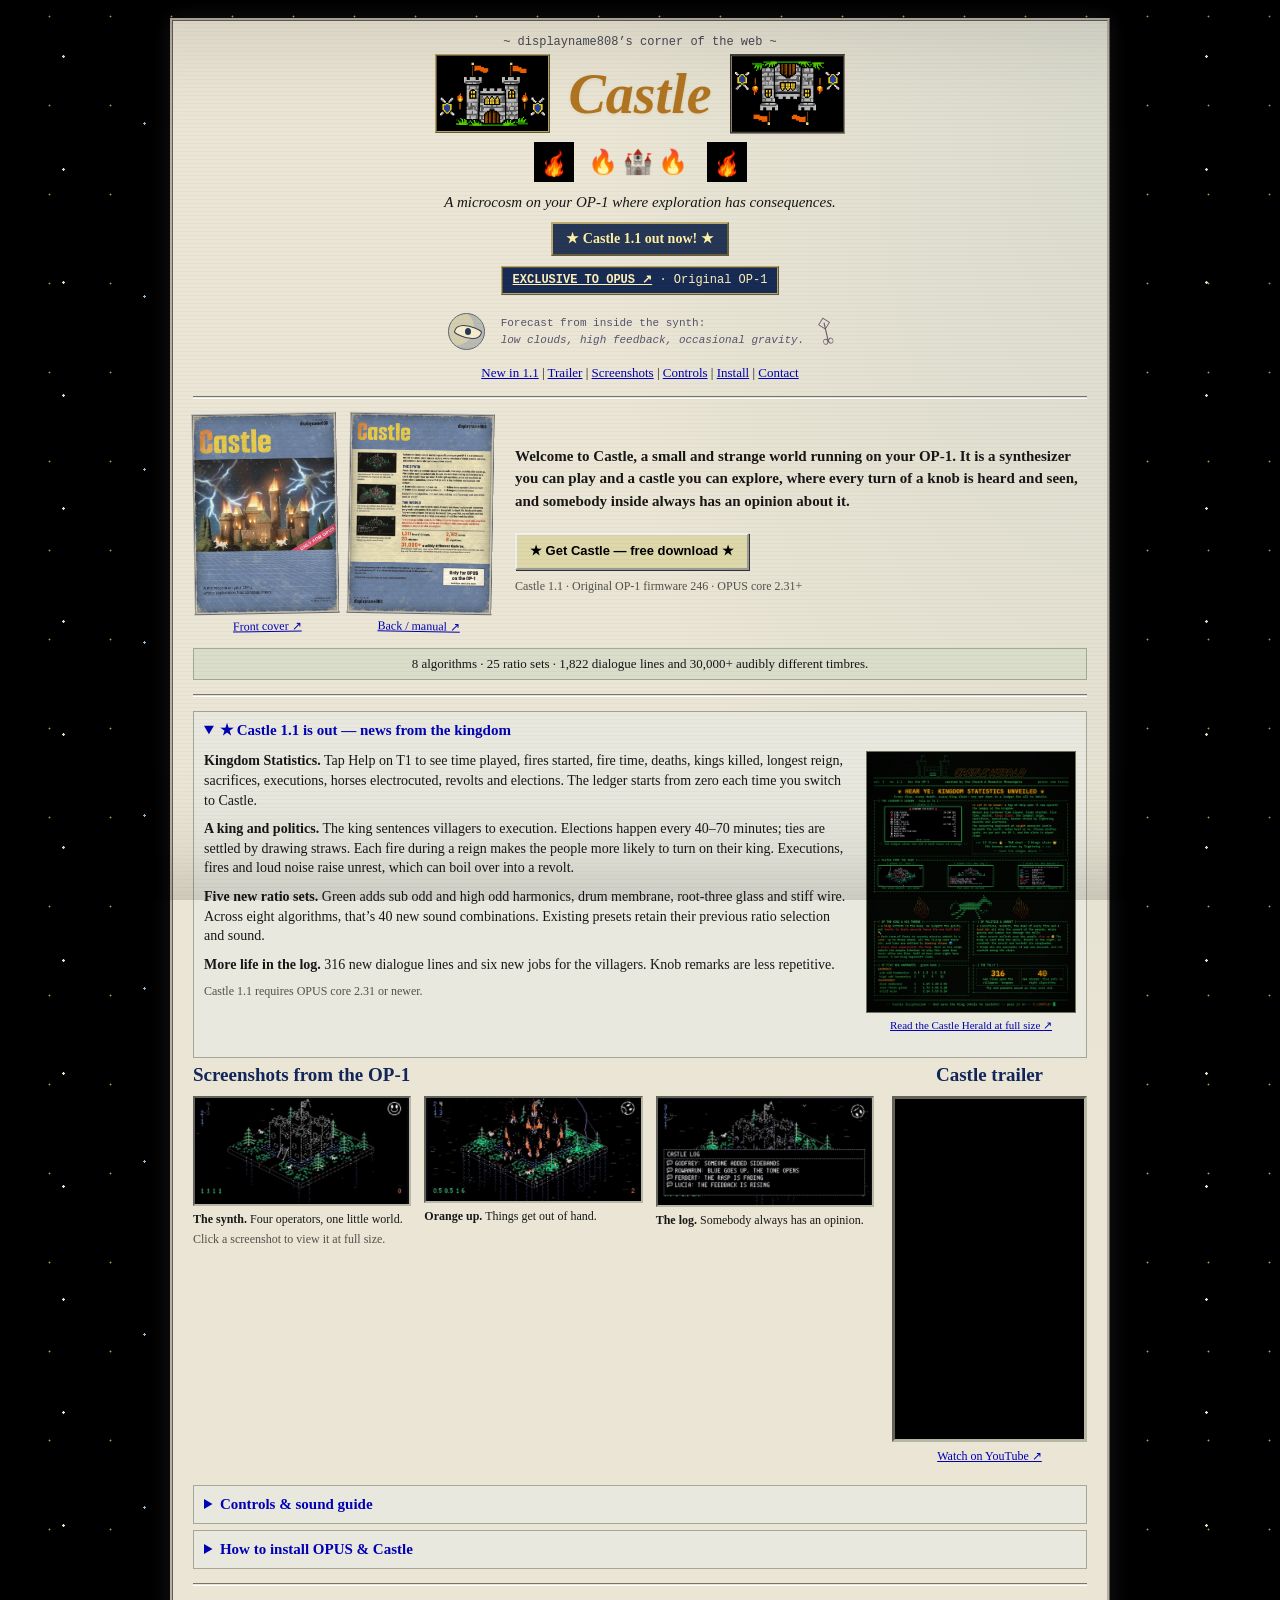
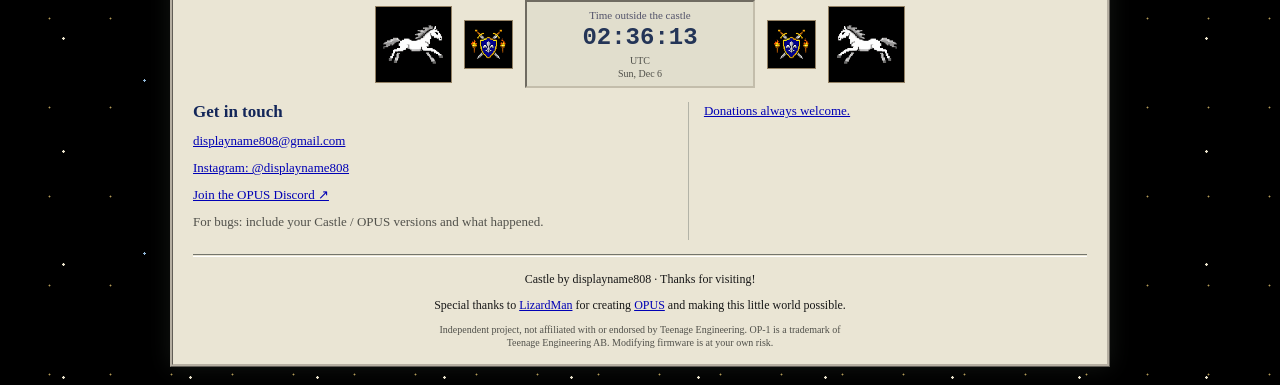
==== commit 66942af7: "Announce Castle 1.1 in header" ====
--- a/castle/index.html
+++ b/castle/index.html
@@ -24,6 +24,7 @@
 <div class="castle-banner"><picture aria-hidden="true"><source media="(prefers-reduced-motion: reduce)" srcset="assets/castle-flags-still.png"><img src="assets/castle-flags.gif" width="184" height="125" alt=""></picture><h1>Castle</h1><picture aria-hidden="true"><source media="(prefers-reduced-motion: reduce)" srcset="assets/castle-flags-still.png"><img src="assets/castle-flags.gif" width="184" height="125" alt=""></picture></div>
 <div class="fire-greeting" aria-hidden="true"><picture><source media="(prefers-reduced-motion: reduce)" srcset="assets/fire-still.png"><img src="assets/fire.gif" width="64" height="64" alt=""></picture><span>🔥🏰🔥</span><picture><source media="(prefers-reduced-motion: reduce)" srcset="assets/fire-still.png"><img src="assets/fire.gif" width="64" height="64" alt=""></picture></div>
 <p class="tagline">A microcosm on your OP-1 where exploration has consequences.</p>
+<p class="release-announcement"><a href="#release">★ Castle 1.1 out now! ★</a></p>
 <p class="opus-exclusive"><a href="https://opus-op1.pages.dev/" target="_blank" rel="noopener noreferrer" style="color:inherit"><strong>EXCLUSIVE TO OPUS ↗</strong></a> · Original OP-1</p>
 <div class="strange-weather"><span class="watching-moon" aria-hidden="true"><i></i></span><p>Forecast from inside the synth:<br><em>low clouds, high feedback, occasional gravity.</em></p><span class="wandering-sigil" aria-hidden="true">◇<br>│<br>∞</span></div>
 <nav aria-label="Page navigation"><a href="#release">New in 1.1</a> | <a href="#trailer">Trailer</a> | <a href="#screenshots">Screenshots</a> | <a href="#controls">Controls</a> | <a href="#install">Install</a> | <a href="#contact">Contact</a></nav>
--- a/castle/release.css
+++ b/castle/release.css
@@ -1,3 +1,6 @@
+.release-announcement{margin:5px 0 10px}
+.release-announcement a{display:inline-block;padding:5px 13px;background:#263655;color:#fff0a3;border:2px outset #bbab71;font:bold 14px/1.4 'Times New Roman',serif;text-decoration:none}
+.release-announcement a:hover{background:#384b6e;color:#fff}
 .release-art{float:right;width:210px;max-width:42%;margin:0 0 12px 18px}
 .release-art img{display:block;width:100%;height:auto;border:1px solid #6a7258;background:#000}
 .release-art figcaption{font-size:11px;line-height:1.4;text-align:center;margin-top:5px}
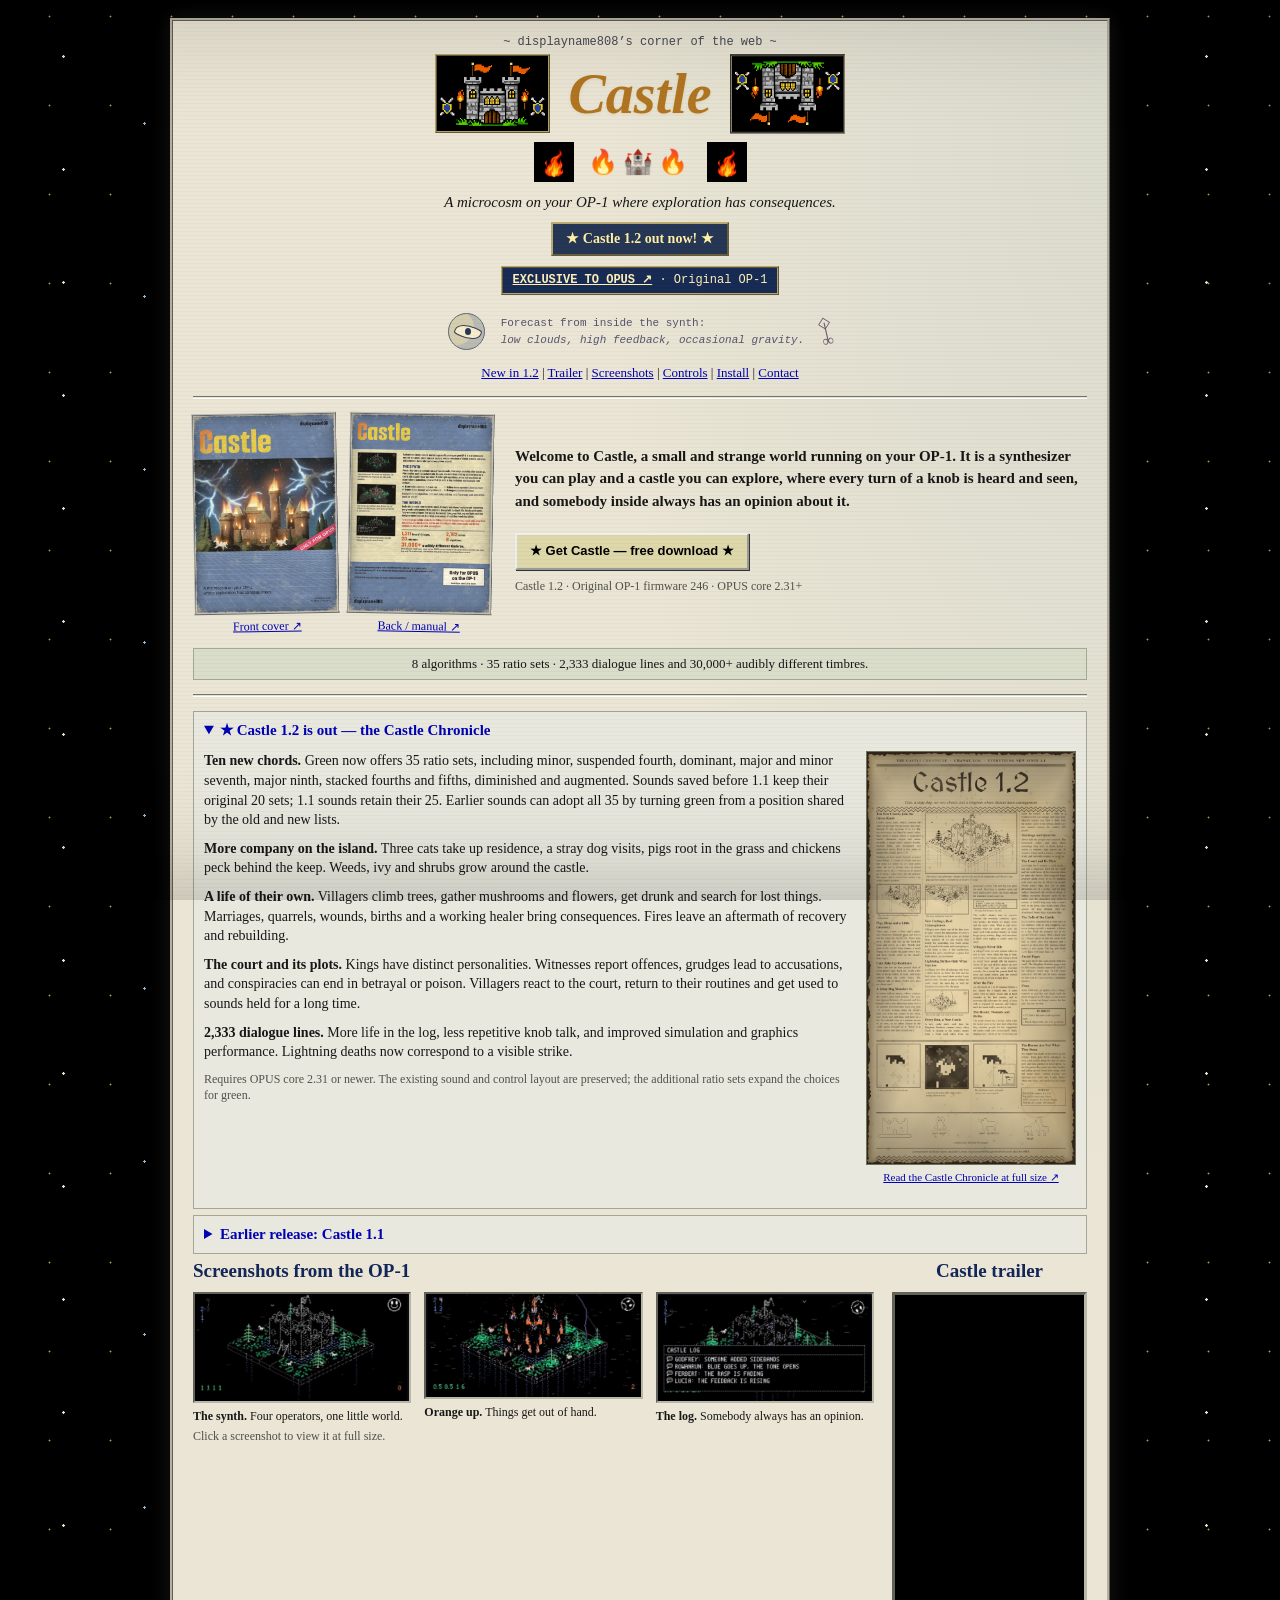
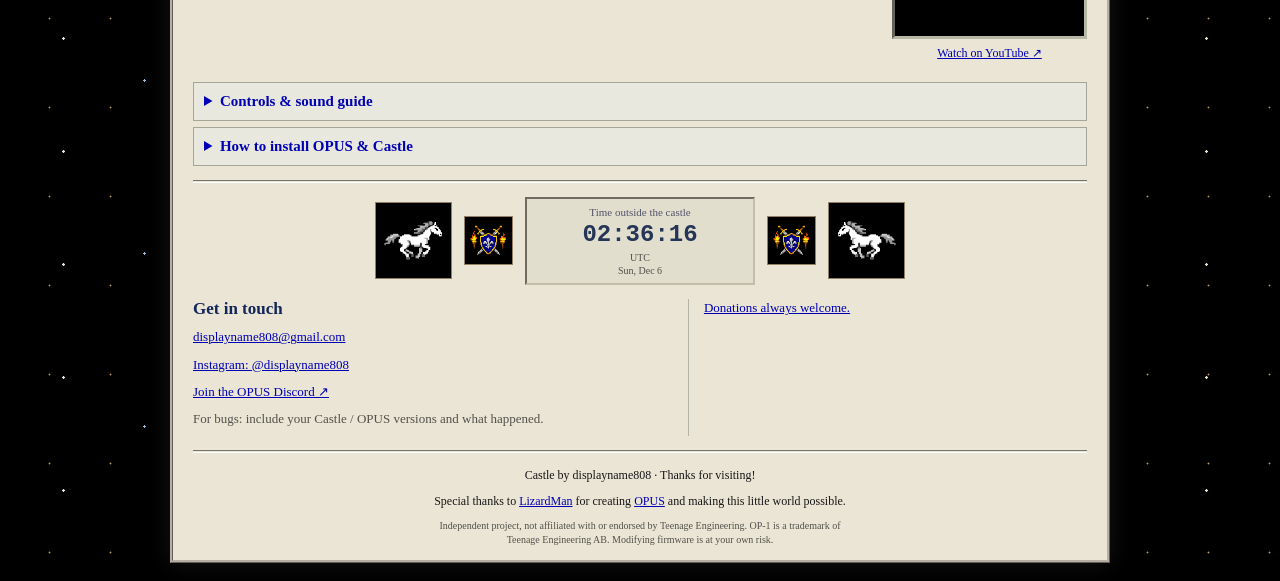
==== commit 48288155: "Publish Castle 1.2 build and Chronicle artwork" ====
--- a/castle/index.html
+++ b/castle/index.html
@@ -24,10 +24,10 @@
 <div class="castle-banner"><picture aria-hidden="true"><source media="(prefers-reduced-motion: reduce)" srcset="assets/castle-flags-still.png"><img src="assets/castle-flags.gif" width="184" height="125" alt=""></picture><h1>Castle</h1><picture aria-hidden="true"><source media="(prefers-reduced-motion: reduce)" srcset="assets/castle-flags-still.png"><img src="assets/castle-flags.gif" width="184" height="125" alt=""></picture></div>
 <div class="fire-greeting" aria-hidden="true"><picture><source media="(prefers-reduced-motion: reduce)" srcset="assets/fire-still.png"><img src="assets/fire.gif" width="64" height="64" alt=""></picture><span>🔥🏰🔥</span><picture><source media="(prefers-reduced-motion: reduce)" srcset="assets/fire-still.png"><img src="assets/fire.gif" width="64" height="64" alt=""></picture></div>
 <p class="tagline">A microcosm on your OP-1 where exploration has consequences.</p>
-<p class="release-announcement"><a href="#release">★ Castle 1.1 out now! ★</a></p>
+<p class="release-announcement"><a href="#release">★ Castle 1.2 out now! ★</a></p>
 <p class="opus-exclusive"><a href="https://opus-op1.pages.dev/" target="_blank" rel="noopener noreferrer" style="color:inherit"><strong>EXCLUSIVE TO OPUS ↗</strong></a> · Original OP-1</p>
 <div class="strange-weather"><span class="watching-moon" aria-hidden="true"><i></i></span><p>Forecast from inside the synth:<br><em>low clouds, high feedback, occasional gravity.</em></p><span class="wandering-sigil" aria-hidden="true">◇<br>│<br>∞</span></div>
-<nav aria-label="Page navigation"><a href="#release">New in 1.1</a> | <a href="#trailer">Trailer</a> | <a href="#screenshots">Screenshots</a> | <a href="#controls">Controls</a> | <a href="#install">Install</a> | <a href="#contact">Contact</a></nav>
+<nav aria-label="Page navigation"><a href="#release">New in 1.2</a> | <a href="#trailer">Trailer</a> | <a href="#screenshots">Screenshots</a> | <a href="#controls">Controls</a> | <a href="#install">Install</a> | <a href="#contact">Contact</a></nav>
 </header>
 <hr>
 <section class="welcome" aria-labelledby="welcome-title">
@@ -39,13 +39,23 @@
 <p id="welcome-title"><strong>Welcome to Castle, a small and strange world running on your OP-1. It is a synthesizer you can play and a castle you can explore, where every turn of a knob is heard and seen, and somebody inside always has an opinion about it.</strong></p>
 <button class="download-main retro-button" type="button" data-open-download aria-haspopup="dialog" aria-controls="download-dialog">★ Get Castle — free download ★</button>
 <noscript><p><a href="downloads/castle.opmod" download>Download Castle free</a></p></noscript>
-<p class="small">Castle 1.1 · Original OP-1 firmware 246 · OPUS core 2.31+</p>
+<p class="small">Castle 1.2 · Original OP-1 firmware 246 · OPUS core 2.31+</p>
 </div>
 </section>
-<p class="specs">8 algorithms · 25 ratio sets · 1,822 dialogue lines and 30,000+ audibly different timbres.</p>
+<p class="specs">8 algorithms · 35 ratio sets · 2,333 dialogue lines and 30,000+ audibly different timbres.</p>
 <hr>
 <details id="release" open>
-<summary>★ Castle 1.1 is out — news from the kingdom</summary>
+<summary>★ Castle 1.2 is out — the Castle Chronicle</summary>
+<figure class="release-art"><a href="assets/castle-1.2-chronicle.jpg" target="_blank" rel="noopener noreferrer"><img src="assets/castle-1.2-chronicle.jpg" width="647" height="1280" loading="lazy" alt="Castle 1.2 Chronicle: ten new chords, cats, a stray dog, pigs, chickens, village life, politics and fixes"></a><figcaption><a href="assets/castle-1.2-chronicle.jpg" target="_blank" rel="noopener noreferrer">Read the Castle Chronicle at full size ↗</a></figcaption></figure>
+<p><b>Ten new chords.</b> Green now offers 35 ratio sets, including minor, suspended fourth, dominant, major and minor seventh, major ninth, stacked fourths and fifths, diminished and augmented. Sounds saved before 1.1 keep their original 20 sets; 1.1 sounds retain their 25. Earlier sounds can adopt all 35 by turning green from a position shared by the old and new lists.</p>
+<p><b>More company on the island.</b> Three cats take up residence, a stray dog visits, pigs root in the grass and chickens peck behind the keep. Weeds, ivy and shrubs grow around the castle.</p>
+<p><b>A life of their own.</b> Villagers climb trees, gather mushrooms and flowers, get drunk and search for lost things. Marriages, quarrels, wounds, births and a working healer bring consequences. Fires leave an aftermath of recovery and rebuilding.</p>
+<p><b>The court and its plots.</b> Kings have distinct personalities. Witnesses report offences, grudges lead to accusations, and conspiracies can end in betrayal or poison. Villagers react to the court, return to their routines and get used to sounds held for a long time.</p>
+<p><b>2,333 dialogue lines.</b> More life in the log, less repetitive knob talk, and improved simulation and graphics performance. Lightning deaths now correspond to a visible strike.</p>
+<p class="small">Requires OPUS core 2.31 or newer. The existing sound and control layout are preserved; the additional ratio sets expand the choices for green.</p>
+</details>
+<details id="release-1-1">
+<summary>Earlier release: Castle 1.1</summary>
 <figure class="release-art"><a href="assets/image-1794432351564.jpg" target="_blank" rel="noopener noreferrer"><img src="assets/image-1794432351564.jpg" width="1080" height="1350" loading="lazy" alt="Castle Herald 1.1 promotional artwork: Kingdom Statistics ledger, new king and politics, five ratio sets and 316 new dialogue lines"></a><figcaption><a href="assets/image-1794432351564.jpg" target="_blank" rel="noopener noreferrer">Read the Castle Herald at full size ↗</a></figcaption></figure>
 <p><b>Kingdom Statistics.</b> Tap Help on T1 to see time played, fires started, fire time, deaths, kings killed, longest reign, sacrifices, executions, horses electrocuted, revolts and elections. The ledger starts from zero each time you switch to Castle.</p>
 <p><b>A king and politics.</b> The king sentences villagers to execution. Elections happen every 40–70 minutes; ties are settled by drawing straws. Each fire during a reign makes the people more likely to turn on their king. Executions, fires and loud noise raise unrest, which can boil over into a revolt.</p>
@@ -73,7 +83,7 @@
 <p>Four-operator FM, a sine sub an octave below, saturation, noise with drop-outs, ring modulation and sample-rate reduction.</p>
 <div class="table-wrap"><table><caption>T1 — turn an encoder, or hold shift and turn</caption><thead><tr><th scope="col">Knob</th><th scope="col">Turn</th><th scope="col">Shift + turn</th></tr></thead><tbody>
 <tr><th scope="row"><i class="dot blue"></i>Blue</th><td>FM: fade operators 2, 3 and 4 into operator 1</td><td>Eight algorithms</td></tr>
-<tr><th scope="row"><i class="dot green"></i>Green</th><td>25 operator ratio sets (20 in presets made before 1.1)</td><td>Pitch modulation, up to 4 Hz / one semitone</td></tr>
+<tr><th scope="row"><i class="dot green"></i>Green</th><td>35 operator ratio sets (older presets retain their original sets)</td><td>Pitch modulation, up to 4 Hz / one semitone</td></tr>
 <tr><th scope="row"><i class="dot white"></i>White</th><td>Operator 4 feedback</td><td>Noise / mild sample-rate reduction</td></tr>
 <tr><th scope="row"><i class="dot orange"></i>Orange</th><td>Saturation (and fire)</td><td>Ring modulation / kaleidoscope moat</td></tr>
 </tbody></table></div>
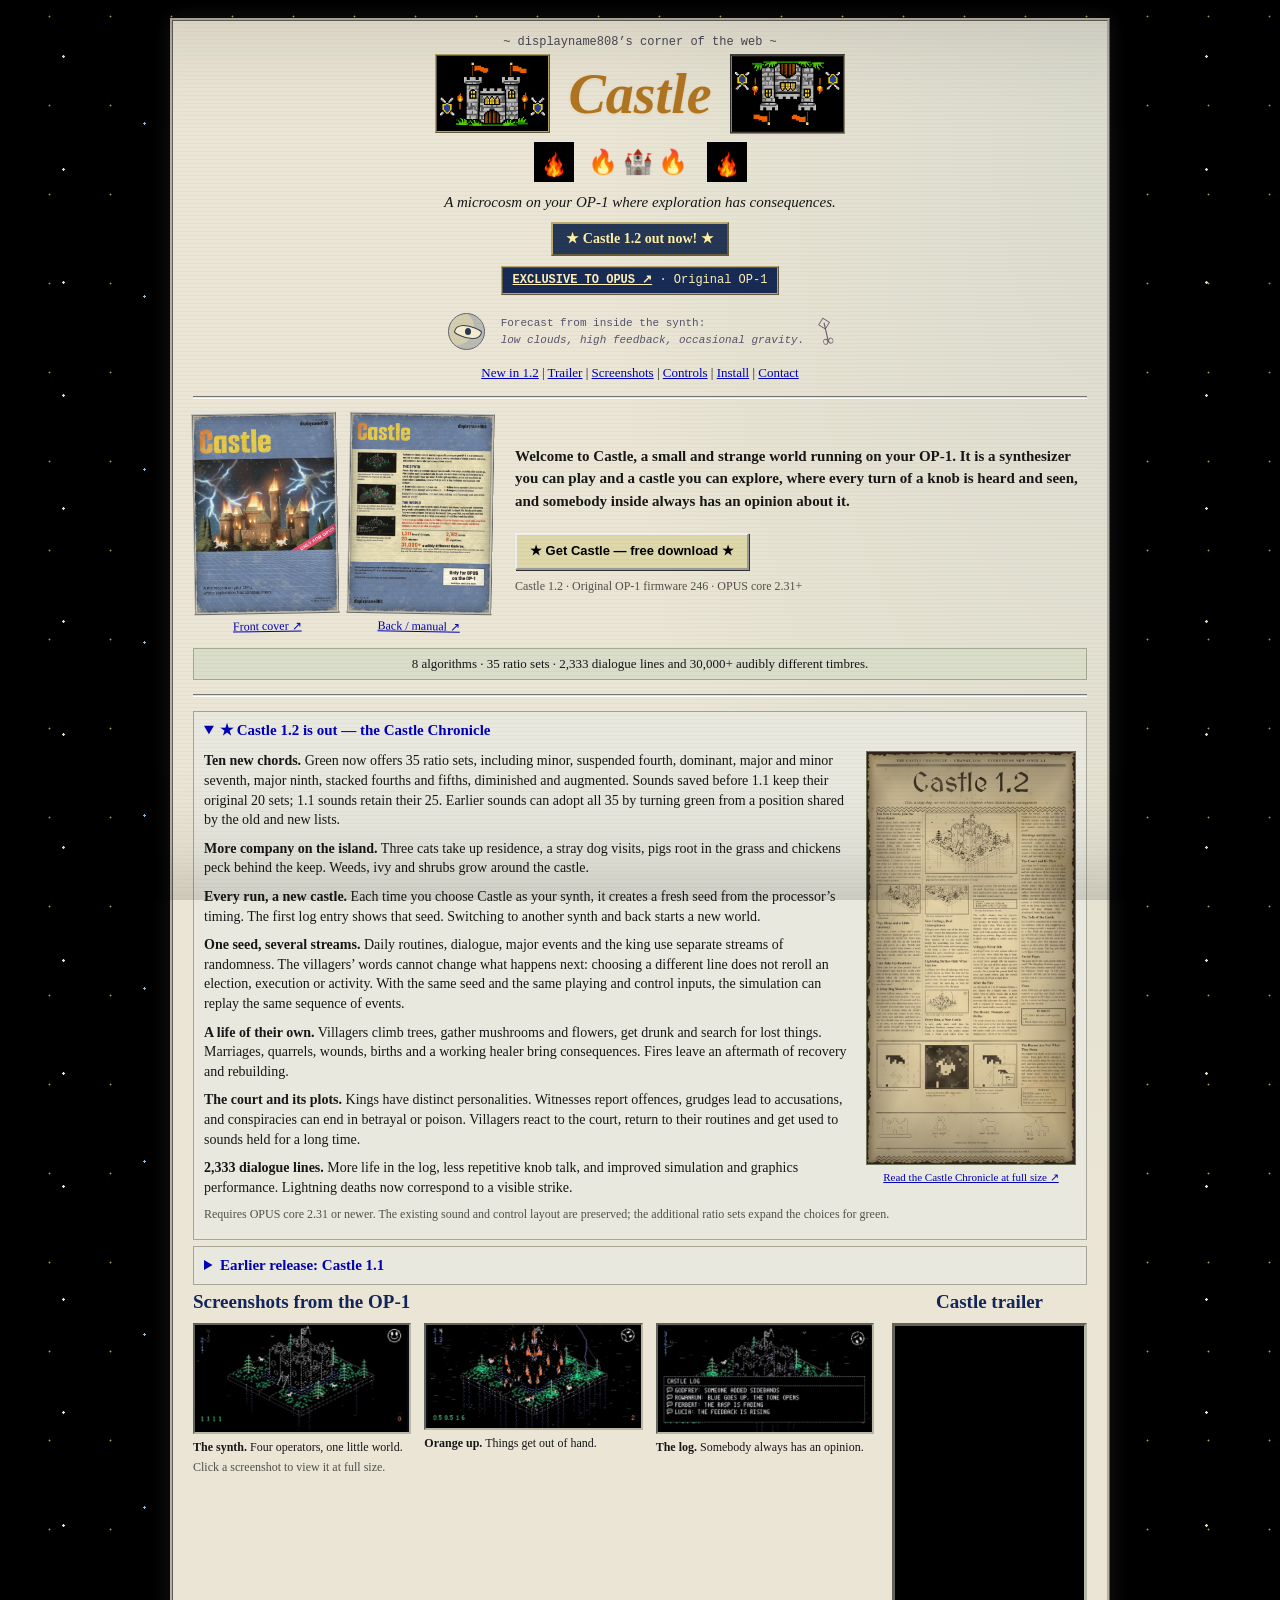
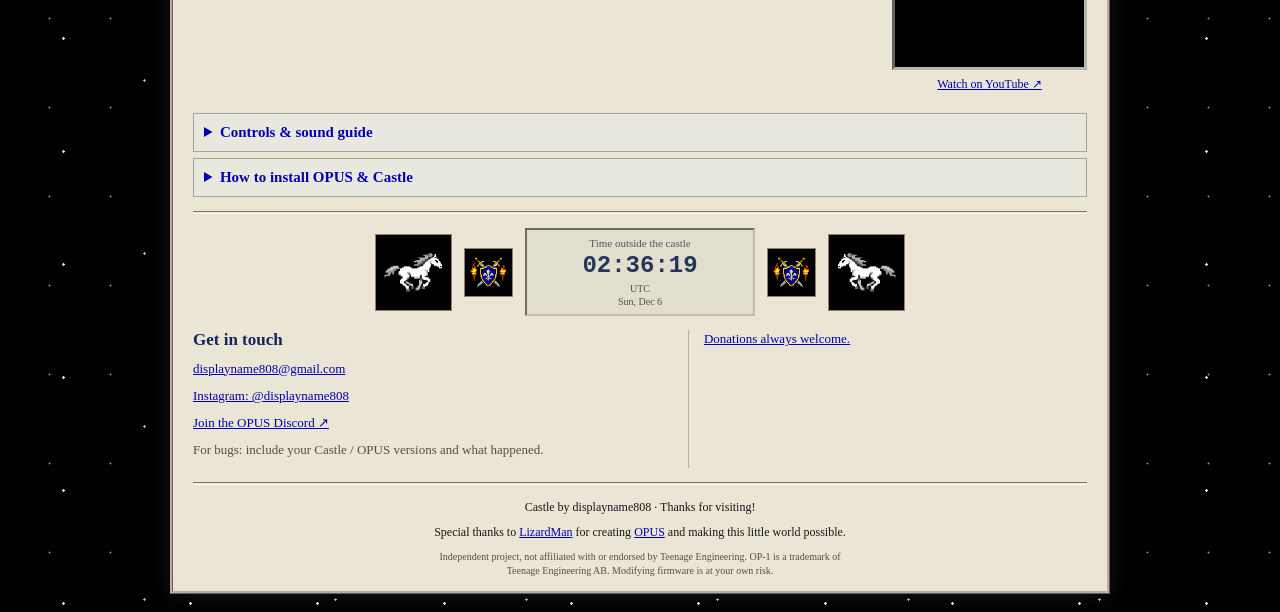
==== commit 9d8e0720: "Explain Castle seed and independent random streams" ====
--- a/castle/index.html
+++ b/castle/index.html
@@ -49,6 +49,8 @@
 <figure class="release-art"><a href="assets/castle-1.2-chronicle.jpg" target="_blank" rel="noopener noreferrer"><img src="assets/castle-1.2-chronicle.jpg" width="647" height="1280" loading="lazy" alt="Castle 1.2 Chronicle: ten new chords, cats, a stray dog, pigs, chickens, village life, politics and fixes"></a><figcaption><a href="assets/castle-1.2-chronicle.jpg" target="_blank" rel="noopener noreferrer">Read the Castle Chronicle at full size ↗</a></figcaption></figure>
 <p><b>Ten new chords.</b> Green now offers 35 ratio sets, including minor, suspended fourth, dominant, major and minor seventh, major ninth, stacked fourths and fifths, diminished and augmented. Sounds saved before 1.1 keep their original 20 sets; 1.1 sounds retain their 25. Earlier sounds can adopt all 35 by turning green from a position shared by the old and new lists.</p>
 <p><b>More company on the island.</b> Three cats take up residence, a stray dog visits, pigs root in the grass and chickens peck behind the keep. Weeds, ivy and shrubs grow around the castle.</p>
+<p><b>Every run, a new castle.</b> Each time you choose Castle as your synth, it creates a fresh seed from the processor’s timing. The first log entry shows that seed. Switching to another synth and back starts a new world.</p>
+<p><b>One seed, several streams.</b> Daily routines, dialogue, major events and the king use separate streams of randomness. The villagers’ words cannot change what happens next: choosing a different line does not reroll an election, execution or activity. With the same seed and the same playing and control inputs, the simulation can replay the same sequence of events.</p>
 <p><b>A life of their own.</b> Villagers climb trees, gather mushrooms and flowers, get drunk and search for lost things. Marriages, quarrels, wounds, births and a working healer bring consequences. Fires leave an aftermath of recovery and rebuilding.</p>
 <p><b>The court and its plots.</b> Kings have distinct personalities. Witnesses report offences, grudges lead to accusations, and conspiracies can end in betrayal or poison. Villagers react to the court, return to their routines and get used to sounds held for a long time.</p>
 <p><b>2,333 dialogue lines.</b> More life in the log, less repetitive knob talk, and improved simulation and graphics performance. Lightning deaths now correspond to a visible strike.</p>
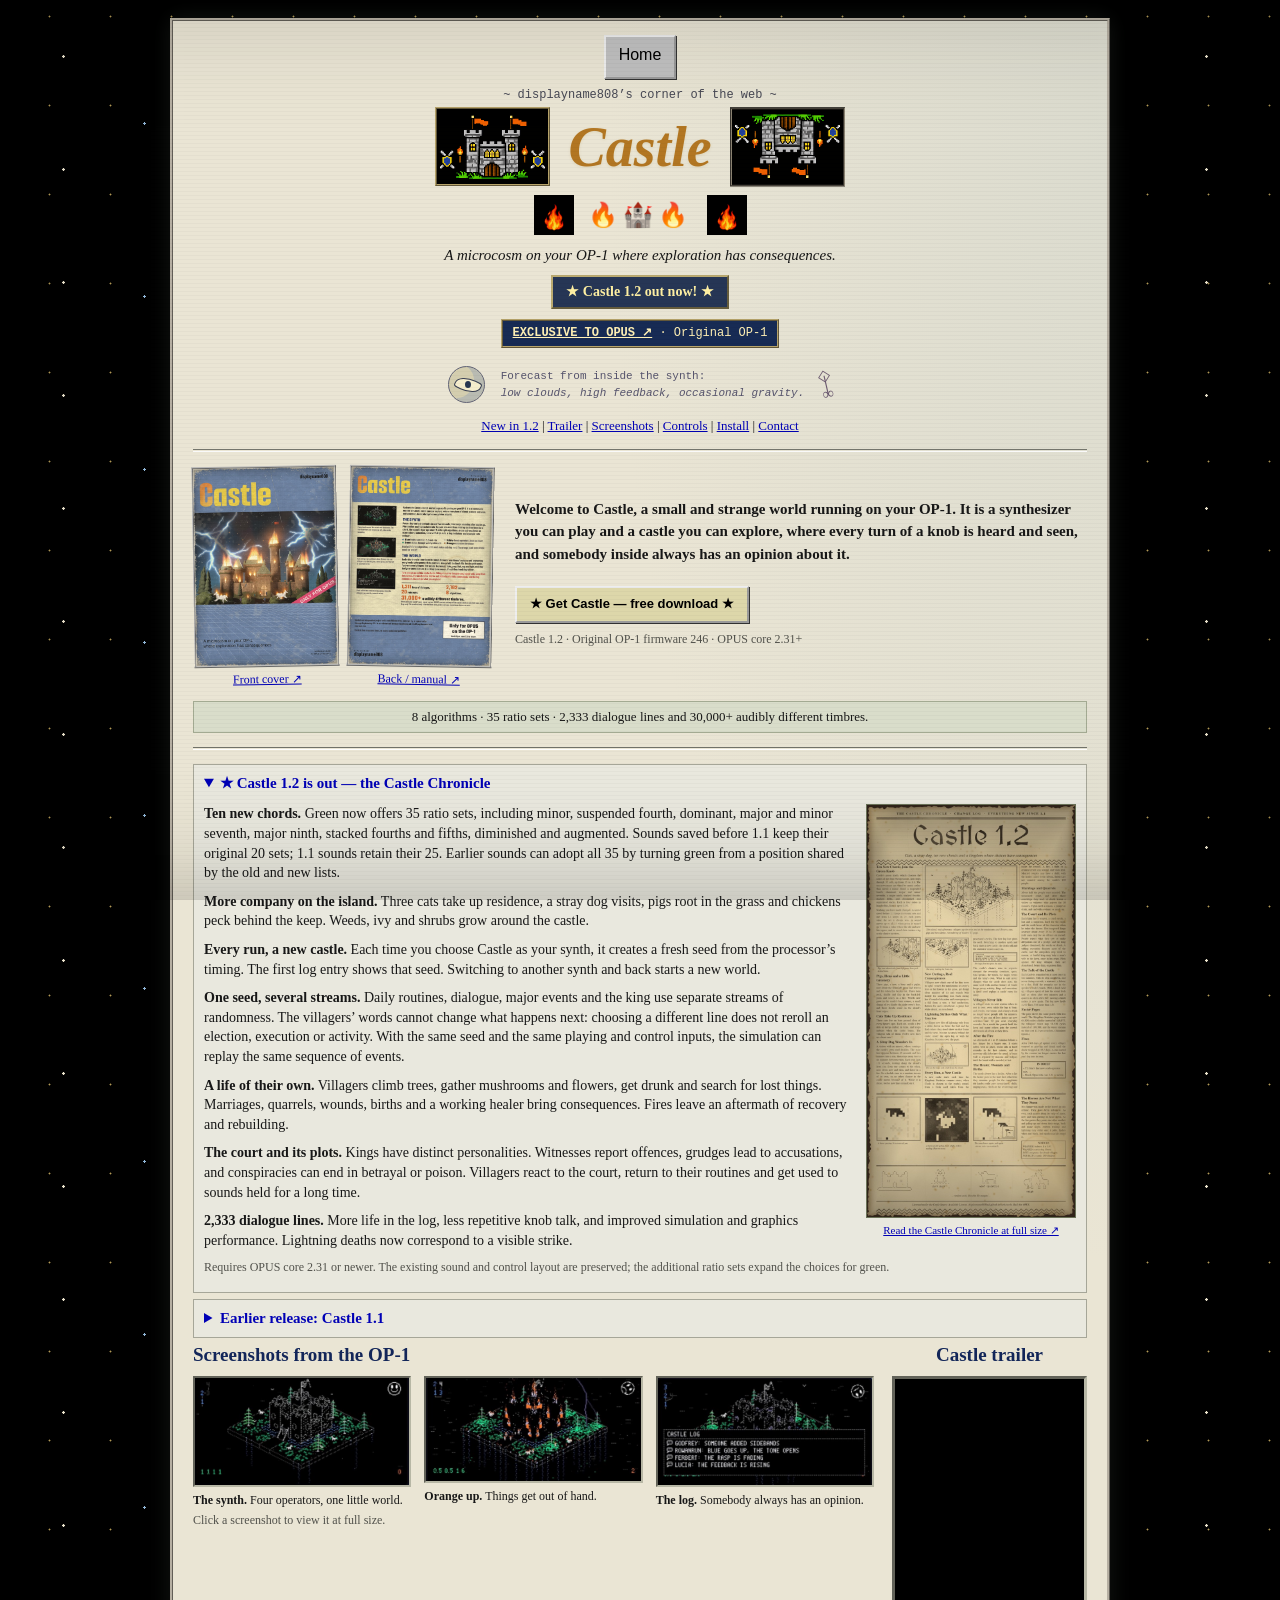
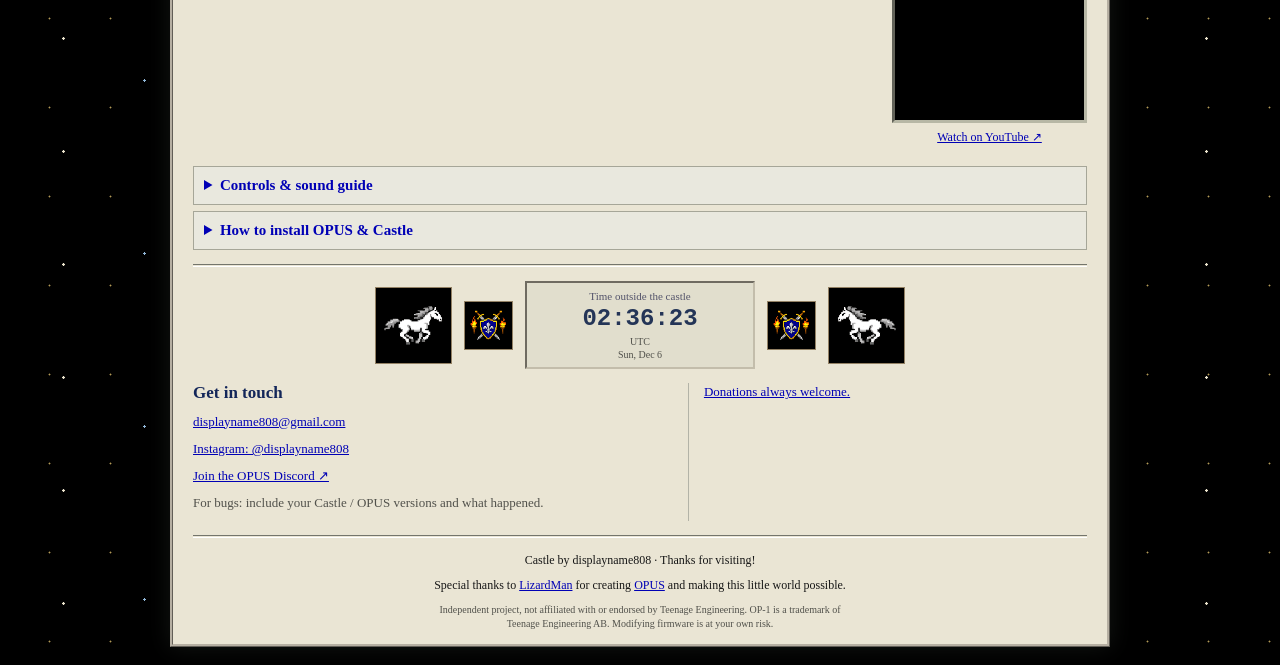
==== commit d9d05081: "Publish homepage and Crossword on GitHub Pages" ====
--- a/castle/index.html
+++ b/castle/index.html
@@ -20,6 +20,7 @@
 <a class="skip" href="#main">Skip to content</a>
 <main class="page" id="main">
 <header>
+<p class="home-nav"><a class="retro-button" href="../" style="display:inline-block;text-decoration:none;font-size:16px;min-height:44px">Home</a></p>
 <p class="topline">~ displayname808’s corner of the web ~</p>
 <div class="castle-banner"><picture aria-hidden="true"><source media="(prefers-reduced-motion: reduce)" srcset="assets/castle-flags-still.png"><img src="assets/castle-flags.gif" width="184" height="125" alt=""></picture><h1>Castle</h1><picture aria-hidden="true"><source media="(prefers-reduced-motion: reduce)" srcset="assets/castle-flags-still.png"><img src="assets/castle-flags.gif" width="184" height="125" alt=""></picture></div>
 <div class="fire-greeting" aria-hidden="true"><picture><source media="(prefers-reduced-motion: reduce)" srcset="assets/fire-still.png"><img src="assets/fire.gif" width="64" height="64" alt=""></picture><span>🔥🏰🔥</span><picture><source media="(prefers-reduced-motion: reduce)" srcset="assets/fire-still.png"><img src="assets/fire.gif" width="64" height="64" alt=""></picture></div>
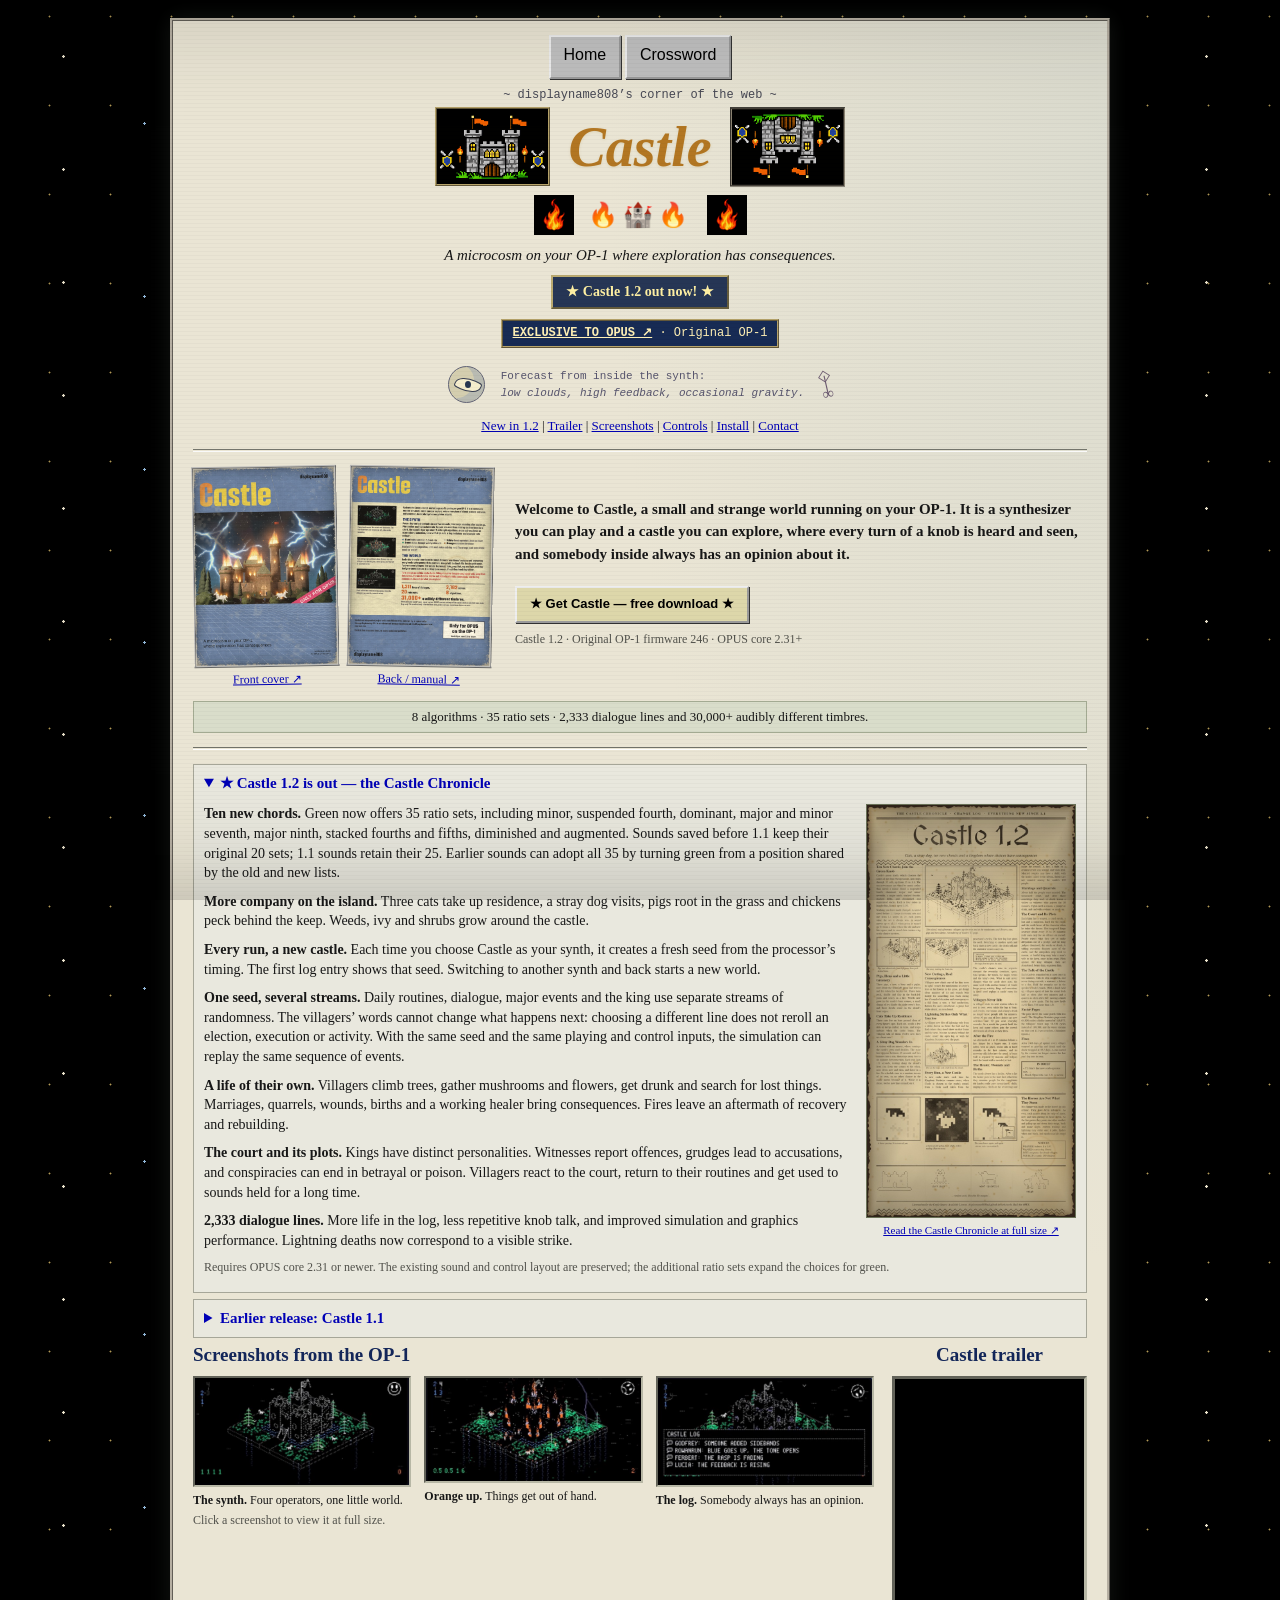
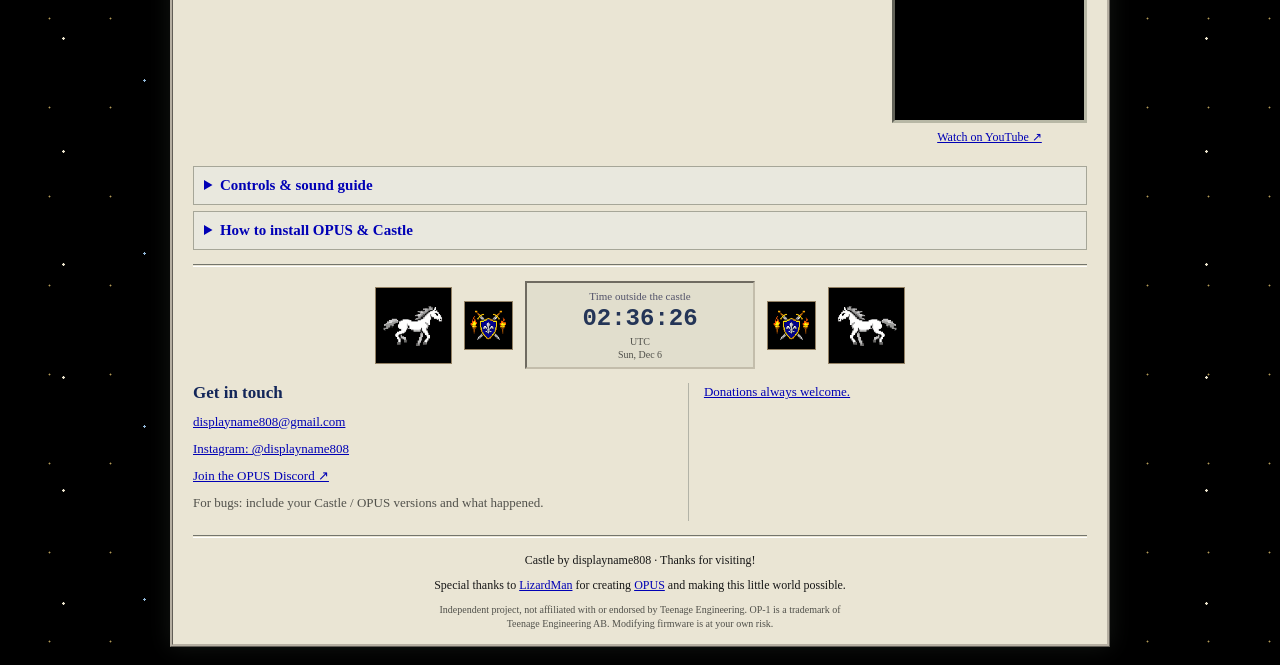
==== commit a01d429a: "Use black ink on Crossword and link it from Castle" ====
--- a/castle/index.html
+++ b/castle/index.html
@@ -20,7 +20,7 @@
 <a class="skip" href="#main">Skip to content</a>
 <main class="page" id="main">
 <header>
-<p class="home-nav"><a class="retro-button" href="../" style="display:inline-block;text-decoration:none;font-size:16px;min-height:44px">Home</a></p>
+<p class="home-nav"><a class="retro-button" href="../" style="display:inline-block;text-decoration:none;font-size:16px;min-height:44px">Home</a> <a class="retro-button" href="../crossword/" style="display:inline-block;text-decoration:none;font-size:16px;min-height:44px">Crossword</a></p>
 <p class="topline">~ displayname808’s corner of the web ~</p>
 <div class="castle-banner"><picture aria-hidden="true"><source media="(prefers-reduced-motion: reduce)" srcset="assets/castle-flags-still.png"><img src="assets/castle-flags.gif" width="184" height="125" alt=""></picture><h1>Castle</h1><picture aria-hidden="true"><source media="(prefers-reduced-motion: reduce)" srcset="assets/castle-flags-still.png"><img src="assets/castle-flags.gif" width="184" height="125" alt=""></picture></div>
 <div class="fire-greeting" aria-hidden="true"><picture><source media="(prefers-reduced-motion: reduce)" srcset="assets/fire-still.png"><img src="assets/fire.gif" width="64" height="64" alt=""></picture><span>🔥🏰🔥</span><picture><source media="(prefers-reduced-motion: reduce)" srcset="assets/fire-still.png"><img src="assets/fire.gif" width="64" height="64" alt=""></picture></div>
